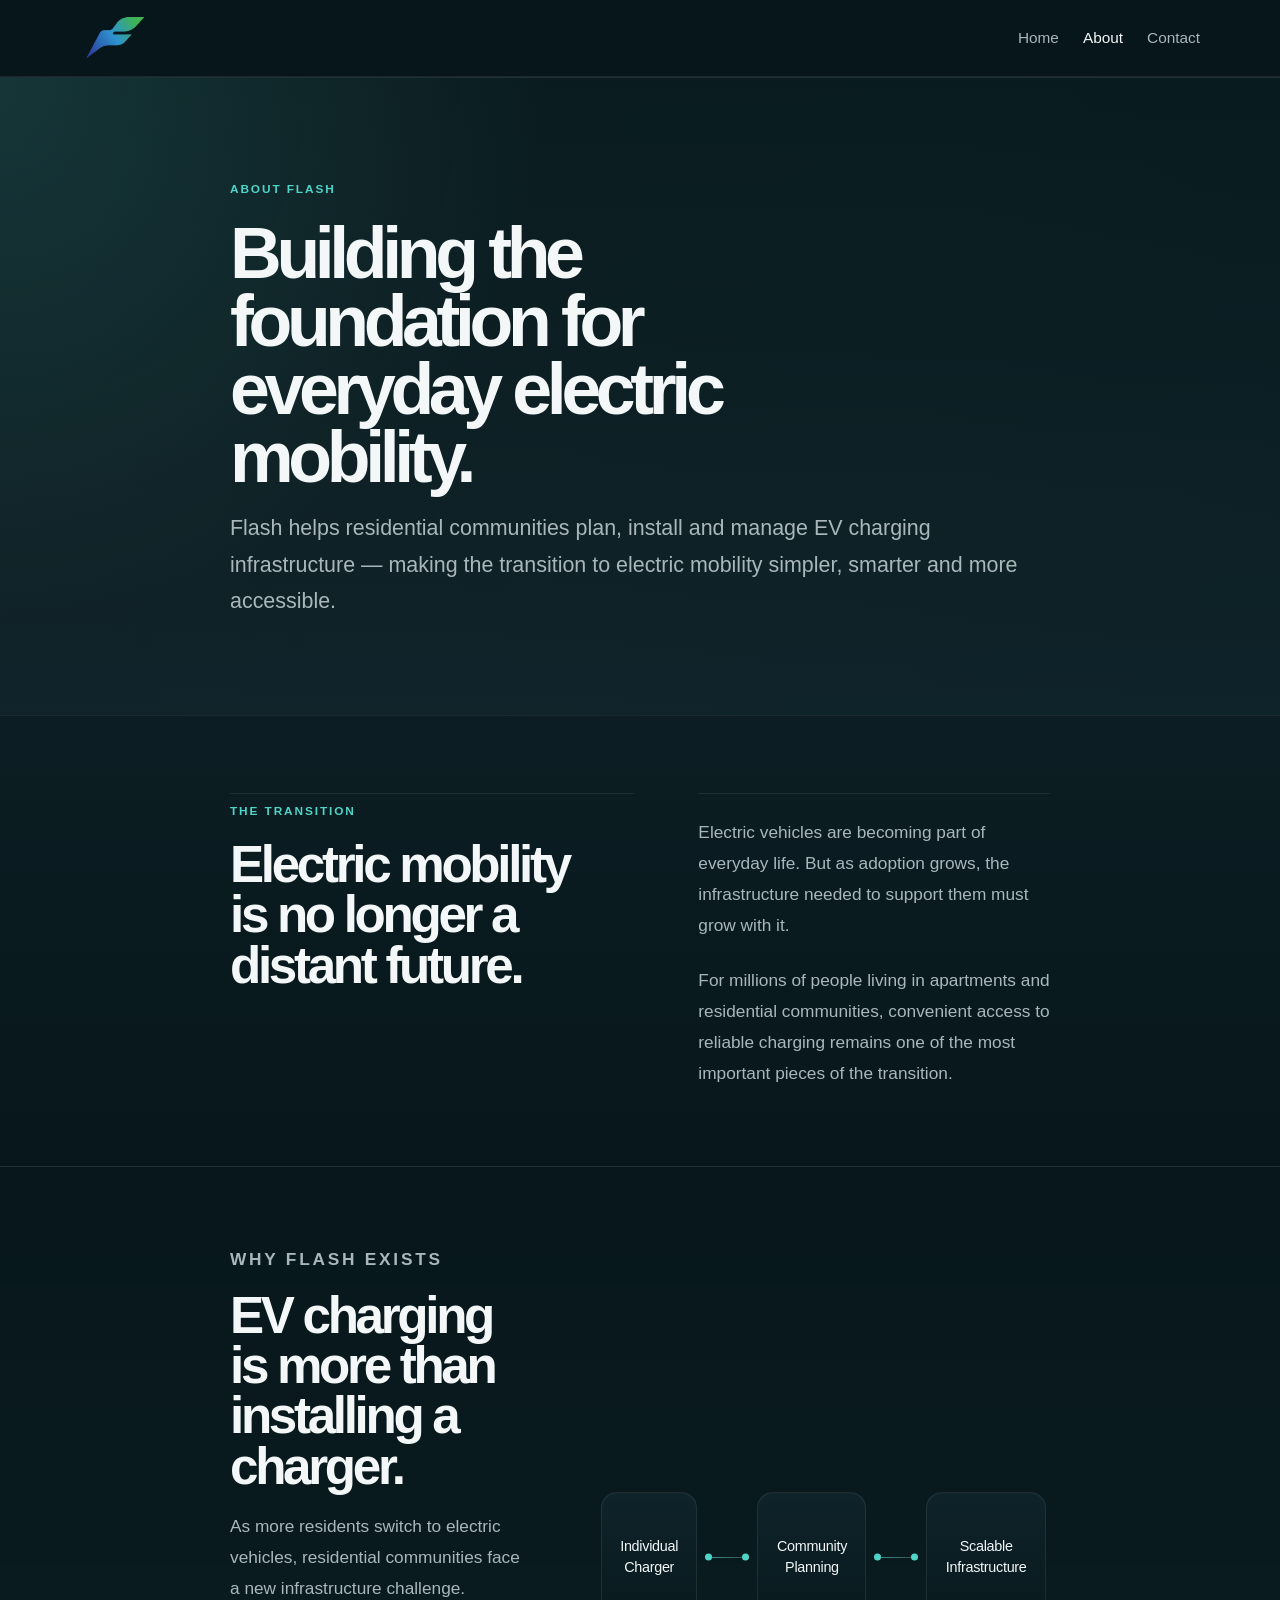
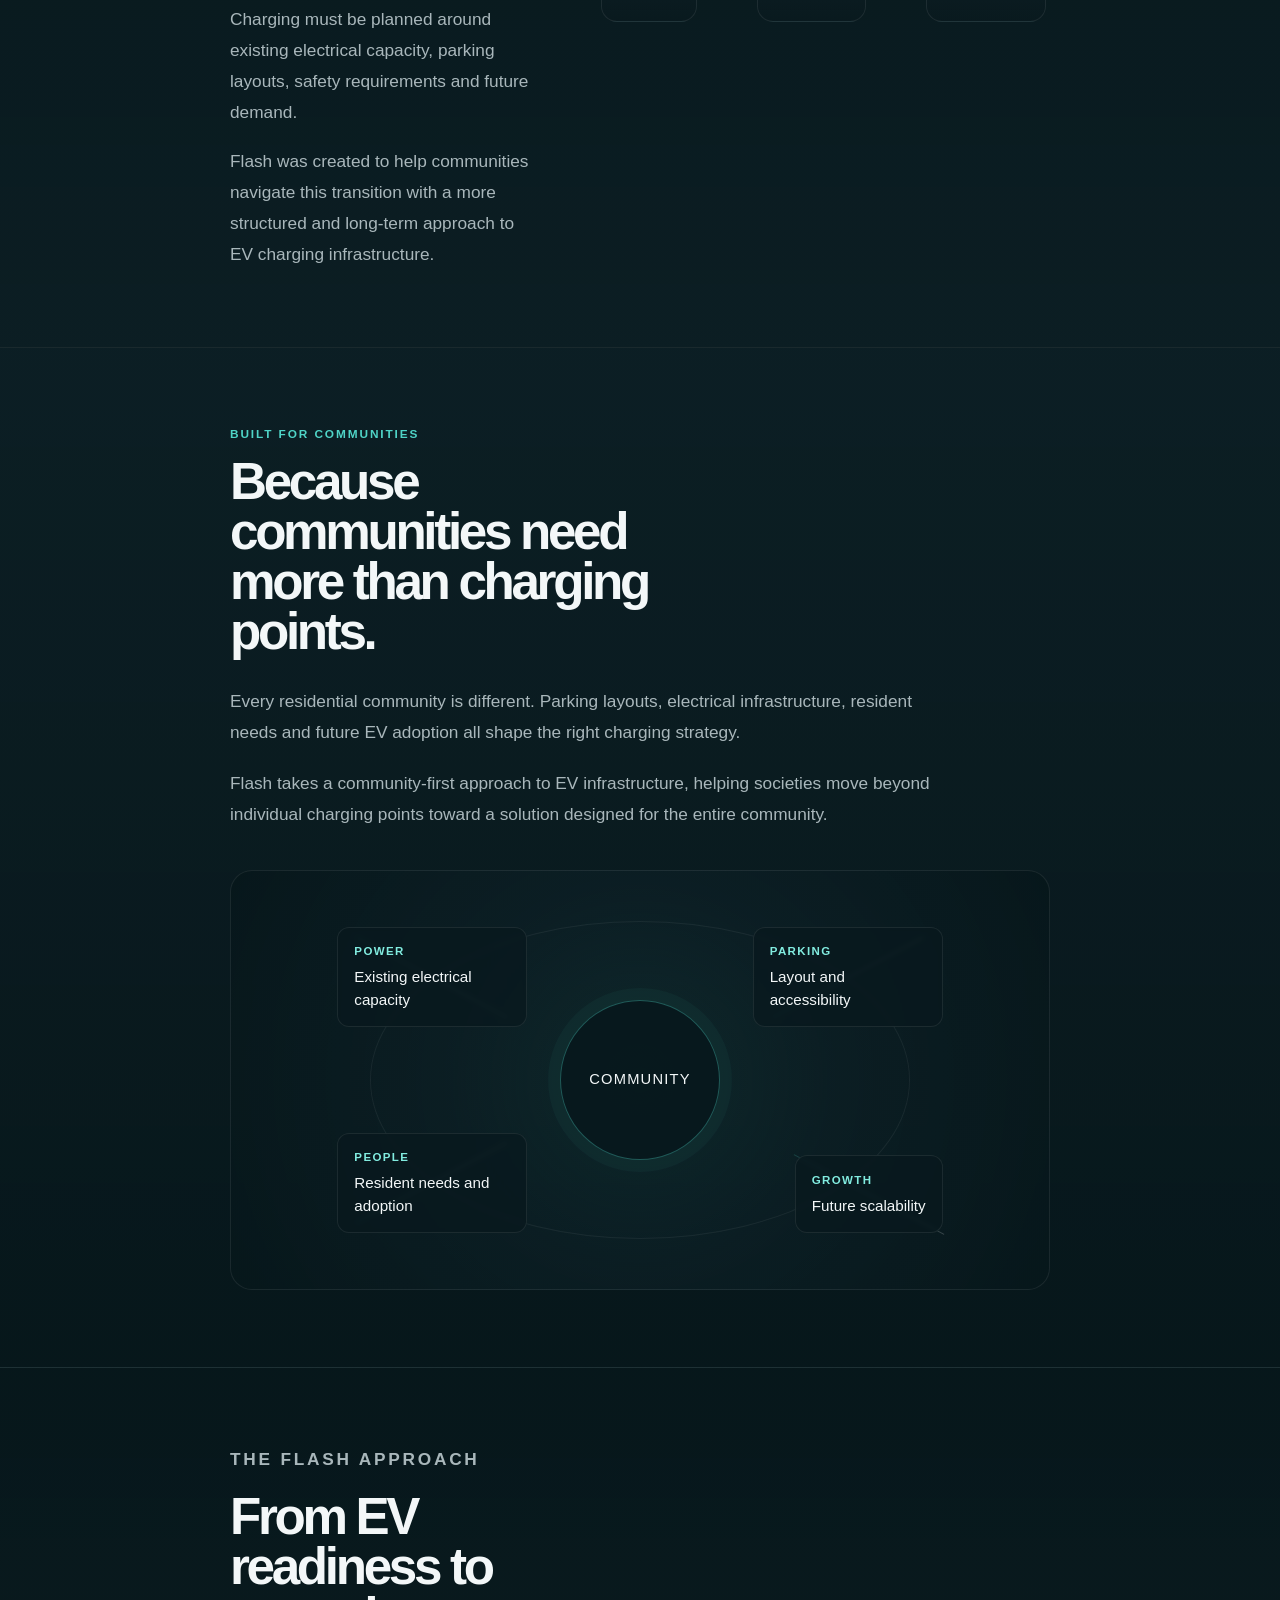
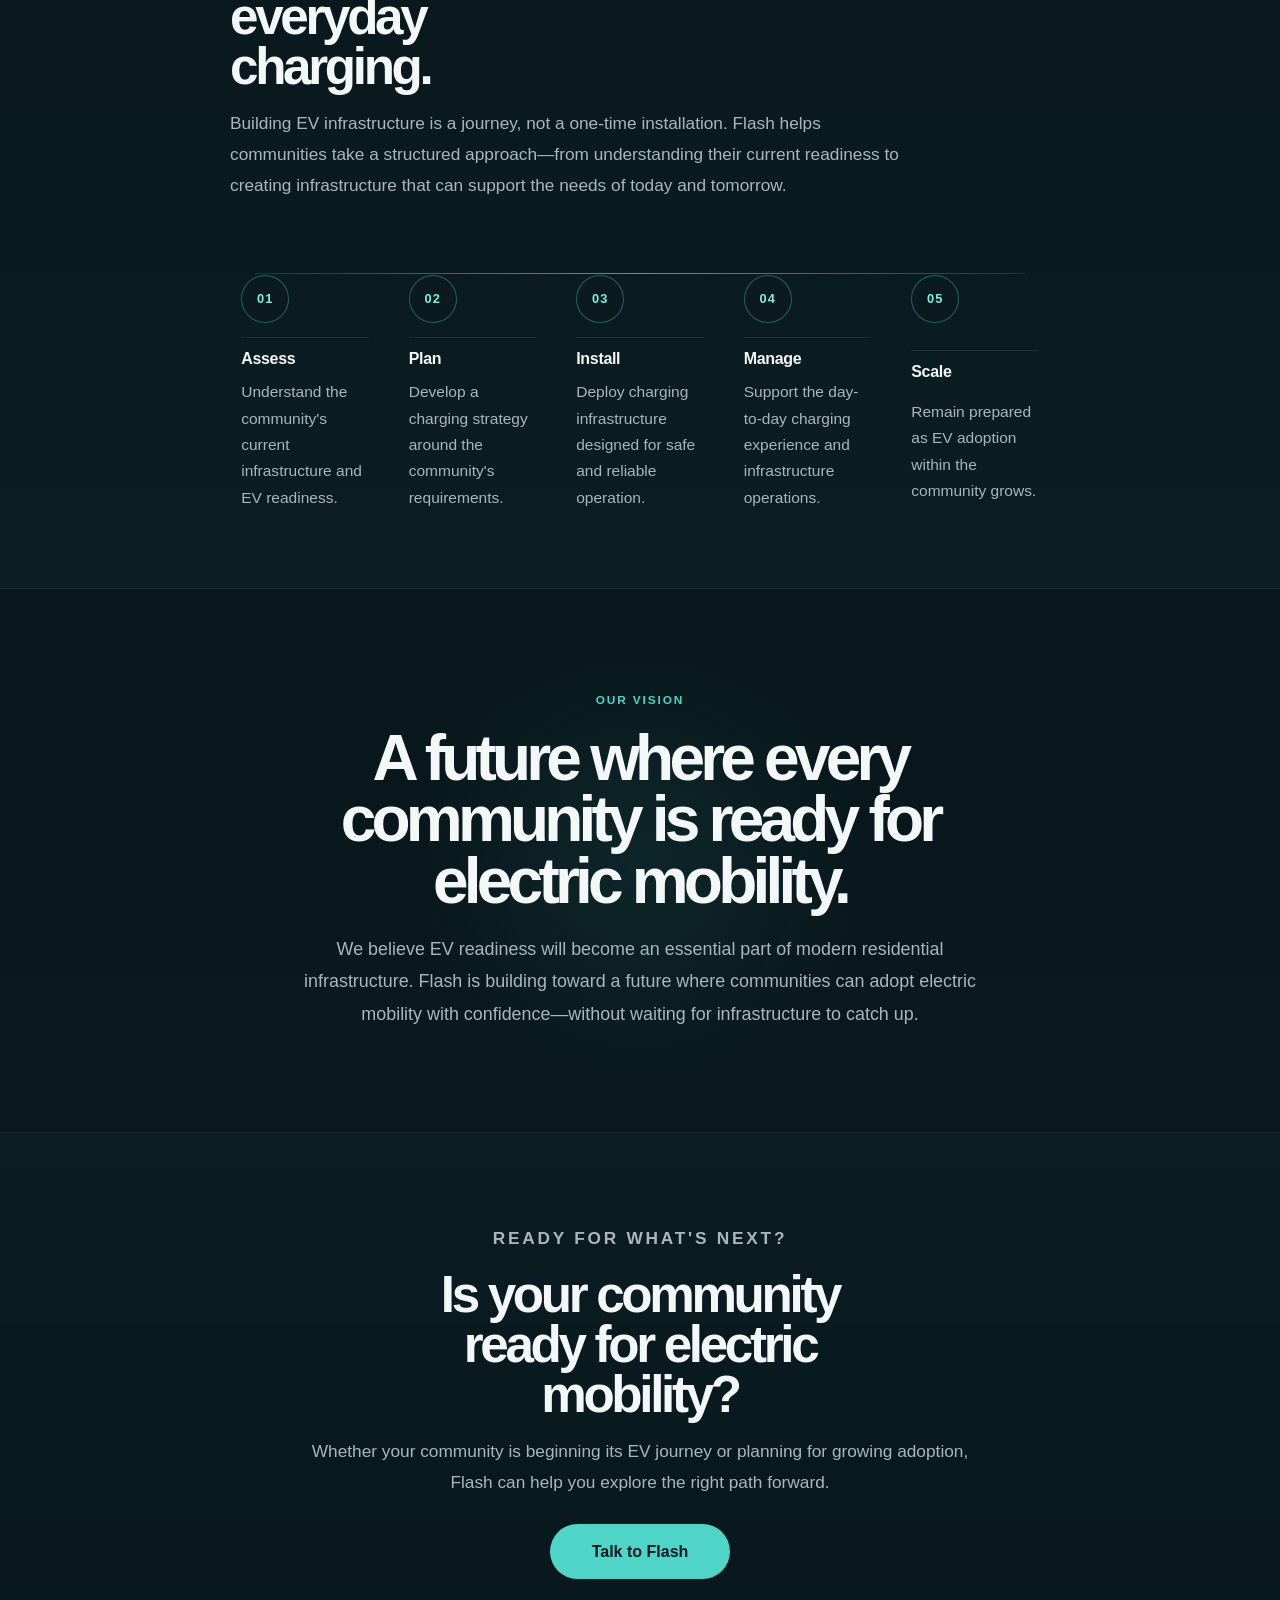
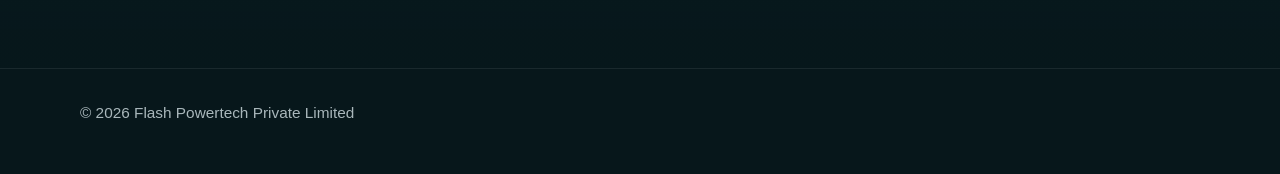
==== about.html @ 70027309 "Add dedicated About page and update homepage" ====
<!DOCTYPE html>
<html lang="en">
  <head>
    <meta charset="UTF-8" />
    <meta name="viewport" content="width=device-width, initial-scale=1.0" />
    <title>About | Flash Powertech</title>
    <meta
      name="description"
      content="Learn more about Flash Powertech and how we support residential communities with EV charging infrastructure."
    />
    <link rel="stylesheet" href="styles.css?v=20260909" />
  </head>
  <body>
    <header class="site-header">
      <div class="container header-inner">
        <a class="brand" href="index.html" aria-label="Flash home">
          <img src="images/flash_logo.png" alt="Flash Powertech" />
        </a>
        <nav class="site-nav" aria-label="Main navigation">
          <a href="index.html">Home</a>
          <a href="about.html" class="active" aria-current="page">About</a>
          <a href="index.html#contact">Contact</a>
        </nav>
      </div>
    </header>

    <main id="top">
      <section class="section about-hero" aria-labelledby="about-hero-title">
        <div class="container about-hero-inner">
          <p class="section-label">ABOUT FLASH</p>
          <h1 id="about-hero-title">Building the foundation for everyday electric mobility.</h1>
          <p class="about-hero-copy">
            Flash helps residential communities plan, install and manage EV charging
            infrastructure — making the transition to electric mobility simpler,
            smarter and more accessible.
          </p>
        </div>
      </section>

      <section class="section about-transition" aria-labelledby="about-transition-title">
        <div class="container about-transition-inner">
          <div class="about-transition-copy">
            <p class="section-label">THE TRANSITION</p>
            <h2 id="about-transition-title">Electric mobility is no longer a distant future.</h2>
          </div>

          <div class="about-transition-body">
            <p>
              Electric vehicles are becoming part of everyday life. But as adoption
              grows, the infrastructure needed to support them must grow with it.
            </p>
            <p>
              For millions of people living in apartments and residential communities,
              convenient access to reliable charging remains one of the most important
              pieces of the transition.
            </p>
          </div>
        </div>
      </section>

      <section class="section about-why" aria-labelledby="about-why-title">
        <div class="container about-why-inner">
          <div class="about-why-copy">
            <p class="section-label">WHY FLASH EXISTS</p>
            <h2 id="about-why-title">EV charging is more than installing a charger.</h2>
            <p>
              As more residents switch to electric vehicles, residential communities
              face a new infrastructure challenge. Charging must be planned around
              existing electrical capacity, parking layouts, safety requirements and
              future demand.
            </p>
            <p>
              Flash was created to help communities navigate this transition with a
              more structured and long-term approach to EV charging infrastructure.
            </p>
          </div>

          <div class="about-storyline" aria-label="Flash infrastructure progression">
            <div class="storyline-item">
              <span class="storyline-label">Individual Charger</span>
            </div>
            <div class="storyline-connector" aria-hidden="true"></div>
            <div class="storyline-item">
              <span class="storyline-label">Community Planning</span>
            </div>
            <div class="storyline-connector" aria-hidden="true"></div>
            <div class="storyline-item">
              <span class="storyline-label">Scalable Infrastructure</span>
            </div>
          </div>
        </div>
      </section>

      <section class="section about-community" aria-labelledby="about-community-title">
        <div class="container about-community-inner">
          <div class="about-community-head">
            <p class="section-label">BUILT FOR COMMUNITIES</p>
            <h2 id="about-community-title">Because communities need more than charging points.</h2>
          </div>

          <div class="about-community-copy">
            <p>
              Every residential community is different. Parking layouts, electrical
              infrastructure, resident needs and future EV adoption all shape the
              right charging strategy.
            </p>
            <p>
              Flash takes a community-first approach to EV infrastructure, helping
              societies move beyond individual charging points toward a solution
              designed for the entire community.
            </p>
          </div>

          <div class="community-ecosystem" aria-label="Community considerations for EV infrastructure">
            <div class="ecosystem-core">
              <span>Community</span>
            </div>

            <div class="ecosystem-rail ecosystem-top-left">
              <div class="ecosystem-item">
                <span class="ecosystem-kicker">Power</span>
                <span class="ecosystem-text">Existing electrical capacity</span>
              </div>
            </div>

            <div class="ecosystem-rail ecosystem-top-right">
              <div class="ecosystem-item">
                <span class="ecosystem-kicker">Parking</span>
                <span class="ecosystem-text">Layout and accessibility</span>
              </div>
            </div>

            <div class="ecosystem-rail ecosystem-bottom-left">
              <div class="ecosystem-item">
                <span class="ecosystem-kicker">People</span>
                <span class="ecosystem-text">Resident needs and adoption</span>
              </div>
            </div>

            <div class="ecosystem-rail ecosystem-bottom-right">
              <div class="ecosystem-item">
                <span class="ecosystem-kicker">Growth</span>
                <span class="ecosystem-text">Future scalability</span>
              </div>
            </div>
          </div>
        </div>
      </section>

      <section class="section about-journey" aria-labelledby="about-journey-title">
        <div class="container about-journey-inner">
          <div class="about-journey-head">
            <p class="section-label">THE FLASH APPROACH</p>
            <h2 id="about-journey-title">From EV readiness to everyday charging.</h2>
            <p>
              Building EV infrastructure is a journey, not a one-time installation.
              Flash helps communities take a structured approach—from understanding
              their current readiness to creating infrastructure that can support the
              needs of today and tomorrow.
            </p>
          </div>

          <div class="journey-timeline" aria-label="Five stage Flash infrastructure journey">
            <div class="journey-step is-active">
              <div class="step-index">01</div>
              <div class="step-content">
                <span class="step-name">Assess</span>
                <p>Understand the community's current infrastructure and EV readiness.</p>
              </div>
            </div>

            <div class="journey-step">
              <div class="step-index">02</div>
              <div class="step-content">
                <span class="step-name">Plan</span>
                <p>Develop a charging strategy around the community's requirements.</p>
              </div>
            </div>

            <div class="journey-step">
              <div class="step-index">03</div>
              <div class="step-content">
                <span class="step-name">Install</span>
                <p>Deploy charging infrastructure designed for safe and reliable operation.</p>
              </div>
            </div>

            <div class="journey-step">
              <div class="step-index">04</div>
              <div class="step-content">
                <span class="step-name">Manage</span>
                <p>Support the day-to-day charging experience and infrastructure operations.</p>
              </div>
            </div>

            <div class="journey-step">
              <div class="step-index">05</div>
              <div class="step-content">
                <span class="step-name">Scale</span>
                <p>Remain prepared as EV adoption within the community grows.</p>
              </div>
            </div>
          </div>
        </div>
      </section>

      <section class="section about-vision" aria-labelledby="about-vision-title">
        <div class="container about-vision-inner">
          <p class="section-label">OUR VISION</p>
          <h2 id="about-vision-title">A future where every community is ready for electric mobility.</h2>
          <p class="about-vision-copy">
            We believe EV readiness will become an essential part of modern residential
            infrastructure. Flash is building toward a future where communities can
            adopt electric mobility with confidence—without waiting for infrastructure
            to catch up.
          </p>
        </div>
      </section>

      <section class="section about-cta" aria-labelledby="about-cta-title">
        <div class="container about-cta-inner">
          <p class="section-label">READY FOR WHAT'S NEXT?</p>
          <h2 id="about-cta-title">Is your community ready for electric mobility?</h2>
          <p>
            Whether your community is beginning its EV journey or planning for growing
            adoption, Flash can help you explore the right path forward.
          </p>
          <a
            class="button primary"
            href="https://wa.me/916262663664?text=Hello%20Flash%2C%20I%20would%20like%20to%20know%20more%20about%20EV%20charging%20infrastructure%20for%20my%20community."
            target="_blank"
            rel="noopener noreferrer"
          >
            Talk to Flash
          </a>
        </div>
      </section>
    </main>

    <footer class="site-footer">
      <div class="container">
        <p>© 2026 Flash Powertech Private Limited</p>
      </div>
    </footer>

    <script src="script.js?v=20260909"></script>
  </body>
</html>
---- styles.css ----
:root {
  --bg: #07171b;
  --bg-elevated: #0d2128;
  --surface: #102a31;
  --text: #f3f7f8;
  --muted: #a9b7bb;
  --accent: #4fd4c7;
  --accent-strong: #82ece0;
  --border: rgba(255, 255, 255, 0.08);
  --max-width: 1120px;
  --radius: 18px;
}

* {
  box-sizing: border-box;
}

html {
  scroll-behavior: smooth;
}

body {
  margin: 0;
  font-family: "Segoe UI", Tahoma, Geneva, Verdana, sans-serif;
  background: var(--bg);
  color: var(--text);
  line-height: 1.6;
}

a {
  color: inherit;
  text-decoration: none;
}

img {
  max-width: 100%;
  display: block;
}

.container {
  width: min(var(--max-width), calc(100% - 2rem));
  margin: 0 auto;
}

.site-header {
  border-bottom: 1px solid var(--border);
  background: rgba(7, 23, 27, 0.9);
}

.header-inner {
  display: flex;
  align-items: center;
  justify-content: space-between;
  min-height: 76px;
}

.brand {
  display: inline-flex;
  align-items: center;
  justify-content: center;
  height: 72px;
  line-height: 0;
}

.brand img {
  display: block;
  height: 70px;
  width: auto;
  max-width: 220px;
  object-fit: contain;
}

.site-nav {
  display: flex;
  gap: 1.5rem;
}

.site-nav a {
  color: var(--muted);
  font-size: 0.96rem;
  transition: color 0.2s ease;
}

.site-nav a:hover,
.site-nav a:focus-visible,
.site-nav a.active,
.site-nav a[aria-current="page"] {
  color: var(--text);
}

.hero {
  padding: clamp(4rem, 7vw, 6rem) 0 4.5rem;
}

.hero-inner {
  max-width: 760px;
  padding-top: 0.5rem;
}

.eyebrow {
  margin: 0 0 1.25rem;
  color: var(--accent);
  font-size: 0.74rem;
  font-weight: 700;
  letter-spacing: 0.16em;
  text-transform: uppercase;
}

h1,
h2,
p {
  margin-top: 0;
}

h1 {
  margin-bottom: 1.3rem;
  max-width: 13.5ch;
  font-size: clamp(3rem, 4.2vw, 5rem);
  line-height: 0.96;
  letter-spacing: -0.065em;
  font-weight: 700;
}

.lede {
  max-width: 35rem;
  margin-bottom: 1.75rem;
  font-size: 1.12rem;
  color: var(--muted);
}

.button {
  display: inline-block;
  margin-top: 0;
  padding: 0.9rem 1.4rem;
  border-radius: 999px;
  font-weight: 700;
  transition: transform 0.2s ease, background 0.2s ease;
}

.button:hover,
.button:focus-visible {
  transform: translateY(-1px);
}

.button.primary {
  background: var(--accent);
  color: #051a1e;
}

.button.primary:hover,
.button.primary:focus-visible {
  background: var(--accent-strong);
}

.button.secondary {
  background: transparent;
  border: 1px solid var(--border);
  color: var(--text);
}

.section {
  padding: 4.5rem 0;
  border-top: 1px solid var(--border);
}

.section .container {
  max-width: 820px;
}

.intro-section {
  padding-top: 4.25rem;
  padding-bottom: 3.75rem;
}

.intro-inner {
  max-width: 860px;
}

.section-label {
  margin: 0 0 1rem;
  color: var(--accent);
  font-size: 0.74rem;
  font-weight: 700;
  letter-spacing: 0.16em;
  text-transform: uppercase;
}

h2 {
  margin-bottom: 1rem;
  font-size: clamp(2.1rem, 4vw, 3rem);
  line-height: 1.08;
  letter-spacing: -0.05em;
}

.intro-copy {
  display: grid;
  gap: 0.85rem;
  max-width: 62ch;
  margin-bottom: 2.2rem;
}

.intro-copy p {
  margin: 0;
  color: var(--muted);
  font-size: 1.04rem;
  line-height: 1.7;
}

.benefits-grid {
  display: grid;
  grid-template-columns: repeat(3, minmax(0, 1fr));
  gap: 0;
  border-top: 1px solid rgba(255, 255, 255, 0.08);
  align-items: start;
}

.benefit-item {
  padding: 1.15rem 1.2rem 0 0;
  border-right: 1px solid rgba(255, 255, 255, 0.06);
  min-height: 100%;
}

.benefit-item:last-child {
  border-right: none;
  padding-right: 0;
}

.benefit-item h3 {
  margin: 0 0 0.7rem;
  color: var(--text);
  font-size: 1.12rem;
  line-height: 1.4;
  letter-spacing: -0.02em;
}

.benefit-item p {
  margin: 0;
  color: var(--muted);
  font-size: 1rem;
  line-height: 1.65;
  max-width: 32ch;
}

.impact-section {
  position: relative;
  padding-top: 5rem;
  padding-bottom: 4rem;
  border-top: 1px solid var(--border);
  background: linear-gradient(180deg, rgba(7, 23, 27, 0.94) 0%, rgba(13, 32, 38, 0.9) 100%);
}

.impact-section::before {
  content: "";
  position: absolute;
  inset: 0;
  background: linear-gradient(180deg, rgba(79, 212, 199, 0.07), rgba(79, 212, 199, 0.015));
  pointer-events: none;
}

.impact-inner {
  position: relative;
  z-index: 1;
  max-width: 1120px;
}

.impact-label {
  margin-bottom: 0.9rem;
}

.impact-section h2 {
  margin-bottom: 0.8rem;
  max-width: 15ch;
}

.impact-intro {
  max-width: 46rem;
  margin: 0 0 2.25rem;
  color: var(--muted);
  font-size: 1.04rem;
  line-height: 1.7;
}

.impact-grid {
  display: grid;
  grid-template-columns: repeat(4, minmax(0, 1fr));
  gap: 0;
  border: 1px solid rgba(255, 255, 255, 0.08);
  border-radius: 18px;
  overflow: hidden;
  background: rgba(13, 28, 34, 0.78);
  box-shadow: inset 0 1px 0 rgba(255, 255, 255, 0.03);
  backdrop-filter: blur(4px);
}

.impact-item {
  position: relative;
  display: flex;
  flex-direction: column;
  align-items: flex-start;
  gap: 0.5rem;
  padding: 1.4rem 1.15rem 1.2rem;
  border-right: 1px solid rgba(255, 255, 255, 0.06);
  background: linear-gradient(180deg, rgba(255, 255, 255, 0.015), rgba(255, 255, 255, 0));
}

.impact-item:last-child {
  border-right: none;
}

.impact-icon {
  display: inline-flex;
  align-items: center;
  justify-content: center;
  width: 1.7rem;
  height: 1.7rem;
  border-radius: 50%;
  color: var(--accent-strong);
  background: rgba(79, 212, 199, 0.08);
  border: 1px solid rgba(130, 236, 224, 0.16);
}

.impact-icon svg {
  width: 0.88rem;
  height: 0.88rem;
  stroke: currentColor;
  fill: none;
  stroke-width: 1.8;
  stroke-linecap: round;
  stroke-linejoin: round;
}

.impact-metric {
  display: flex;
  align-items: end;
  gap: 0.2rem;
  margin: 0;
  color: var(--text);
  font-size: clamp(2.1rem, 2.6vw, 3rem);
  line-height: 0.95;
  letter-spacing: -0.065em;
  font-weight: 700;
  min-height: 2.8rem;
}

.impact-metric .impact-unit {
  display: inline-block;
  font-size: 0.82rem;
  letter-spacing: 0.02em;
  color: var(--accent-strong);
  margin-bottom: 0.45rem;
}

.impact-label {
  color: var(--muted);
  font-size: 0.95rem;
  line-height: 1.5;
  max-width: 16ch;
  margin: 0;
}

.impact-note {
  margin: 1.15rem 0 0;
  color: var(--muted);
  font-size: 0.9rem;
  line-height: 1.5;
}

.contact {
  padding-top: 3.4rem;
  padding-bottom: 3.6rem;
  border-top: 1px solid var(--border);
}

.contact .container {
  display: flex;
  flex-direction: column;
  align-items: flex-start;
  max-width: 760px;
}

.contact h2 {
  margin-bottom: 0.8rem;
  max-width: none;
  white-space: nowrap;
}

.contact p {
  max-width: 42rem;
  margin-bottom: 1.45rem;
}

.contact .button.secondary {
  background: var(--accent);
  border-color: var(--accent);
  color: #061b1f;
  padding: 0.95rem 1.5rem;
}

.contact .button.secondary:hover,
.contact .button.secondary:focus-visible {
  background: var(--accent-strong);
  border-color: var(--accent-strong);
}

.about-hero {
  position: relative;
  padding-top: clamp(4.5rem, 8vw, 7rem);
  padding-bottom: clamp(4rem, 8vw, 6rem);
  overflow: hidden;
  border-top: 1px solid var(--border);
  background:
    radial-gradient(circle at top left, rgba(79, 212, 199, 0.14), transparent 38%),
    linear-gradient(180deg, rgba(7, 23, 27, 0.96) 0%, rgba(13, 32, 38, 0.94) 100%);
}

.about-hero::before {
  content: "";
  position: absolute;
  inset: 0;
  background: linear-gradient(90deg, rgba(255, 255, 255, 0.02), rgba(79, 212, 199, 0.025));
  pointer-events: none;
}

.about-hero-inner {
  position: relative;
  z-index: 1;
  max-width: 1040px;
}

.about-hero .section-label {
  margin-bottom: 1.2rem;
}

.about-hero h1 {
  max-width: 12.5ch;
  margin-bottom: 1.2rem;
  font-size: clamp(3rem, 5.6vw, 6rem);
  line-height: 0.95;
  letter-spacing: -0.075em;
  font-weight: 700;
}

.about-hero-copy {
  max-width: 50rem;
  margin: 0;
  color: var(--muted);
  font-size: clamp(1.08rem, 1.8vw, 1.34rem);
  line-height: 1.7;
}

.about-transition {
  position: relative;
  padding-top: clamp(4rem, 6vw, 5.75rem);
  padding-bottom: clamp(4rem, 6vw, 5.75rem);
  border-top: 1px solid var(--border);
  background: linear-gradient(180deg, rgba(13, 32, 38, 0.74), rgba(7, 23, 27, 0.9));
}

.about-transition-inner {
  display: grid;
  grid-template-columns: 1.15fr 1fr;
  gap: clamp(2rem, 5vw, 5rem);
  align-items: start;
  max-width: 1040px;
}

.about-transition-copy {
  padding-top: 0.5rem;
  border-top: 1px solid rgba(255, 255, 255, 0.08);
}

.about-transition-copy .section-label {
  margin-bottom: 1.2rem;
}

.about-transition-copy h2 {
  margin: 0;
  max-width: 12.5ch;
  font-size: clamp(2.5rem, 4vw, 4.2rem);
  line-height: 0.98;
  letter-spacing: -0.065em;
}

.about-transition-body {
  display: grid;
  gap: 1.5rem;
  padding-top: 1.4rem;
  border-top: 1px solid rgba(255, 255, 255, 0.08);
}

.about-transition-body p {
  margin: 0;
  max-width: 36rem;
  color: var(--muted);
  font-size: 1.08rem;
  line-height: 1.8;
}

.about-why {
  position: relative;
  padding-top: clamp(4rem, 6vw, 5.75rem);
  padding-bottom: clamp(4rem, 6vw, 5.75rem);
  border-top: 1px solid var(--border);
  background: linear-gradient(180deg, rgba(7, 23, 27, 0.96), rgba(13, 32, 38, 0.74));
}

.about-why-inner {
  display: grid;
  grid-template-columns: 1.15fr 1fr;
  gap: clamp(2rem, 5vw, 4rem);
  align-items: center;
  max-width: 1040px;
}

.about-why-copy {
  max-width: 42rem;
}

.about-why-copy .section-label {
  margin-bottom: 1rem;
}

.about-why-copy h2 {
  margin-bottom: 1.2rem;
  max-width: 14ch;
  font-size: clamp(2.5rem, 4vw, 4rem);
  line-height: 0.98;
  letter-spacing: -0.065em;
}

.about-why-copy p {
  margin: 0 0 1.1rem;
  color: var(--muted);
  font-size: 1.08rem;
  line-height: 1.8;
  max-width: 38rem;
}

.about-why-copy p:last-child {
  margin-bottom: 0;
}

.about-storyline {
  display: flex;
  align-items: center;
  justify-content: center;
  gap: 0.5rem;
  padding: 1.2rem 0.25rem;
}

.storyline-item {
  position: relative;
  display: flex;
  align-items: center;
  justify-content: center;
  min-height: 130px;
  padding: 1rem 1.15rem;
  border: 1px solid rgba(255, 255, 255, 0.08);
  border-radius: 16px;
  background: linear-gradient(180deg, rgba(17, 40, 47, 0.7), rgba(10, 25, 30, 0.5));
  color: var(--text);
  text-align: center;
  box-shadow: inset 0 1px 0 rgba(255, 255, 255, 0.02);
  flex: 1;
}

.storyline-label {
  font-size: 0.9rem;
  line-height: 1.5;
  letter-spacing: -0.02em;
  color: var(--text);
}

.storyline-connector {
  position: relative;
  width: 44px;
  height: 1px;
  background: linear-gradient(90deg, rgba(79, 212, 199, 0.7), rgba(255, 255, 255, 0.18));
  flex-shrink: 0;
}

.storyline-connector::before,
.storyline-connector::after {
  content: "";
  position: absolute;
  top: 50%;
  width: 7px;
  height: 7px;
  border-radius: 50%;
  background: var(--accent);
  transform: translateY(-50%);
}

.storyline-connector::before {
  left: 0;
}

.storyline-connector::after {
  right: 0;
}

.about-community {
  position: relative;
  padding-top: clamp(4rem, 6vw, 5.75rem);
  padding-bottom: clamp(4rem, 6vw, 5.75rem);
  border-top: 1px solid var(--border);
  background: linear-gradient(180deg, rgba(13, 32, 38, 0.82), rgba(7, 23, 27, 0.96));
}

.about-community-inner {
  max-width: 1040px;
}

.about-community-head {
  display: grid;
  gap: 0.8rem;
  margin-bottom: 1.8rem;
}

.about-community-head .section-label {
  margin: 0;
}

.about-community-head h2 {
  max-width: 16ch;
  margin: 0;
  font-size: clamp(2.5rem, 4vw, 4rem);
  line-height: 0.98;
  letter-spacing: -0.065em;
}

.about-community-copy {
  display: grid;
  gap: 1.2rem;
  max-width: 44rem;
  margin-bottom: 2.5rem;
}

.about-community-copy p {
  margin: 0;
  color: var(--muted);
  font-size: 1.08rem;
  line-height: 1.8;
}

.community-ecosystem {
  position: relative;
  display: grid;
  place-items: center;
  min-height: 420px;
  border: 1px solid rgba(255, 255, 255, 0.08);
  border-radius: 22px;
  background: radial-gradient(circle at center, rgba(79, 212, 199, 0.08), rgba(13, 32, 38, 0.7) 42%, rgba(7, 23, 27, 0.92));
  overflow: hidden;
}

.community-ecosystem::before {
  content: "";
  position: absolute;
  inset: 12% 17%;
  border: 1px solid rgba(255, 255, 255, 0.06);
  border-radius: 50%;
}

.ecosystem-core {
  position: relative;
  z-index: 2;
  display: grid;
  place-items: center;
  width: 160px;
  height: 160px;
  border-radius: 50%;
  border: 1px solid rgba(79, 212, 199, 0.35);
  background: rgba(7, 23, 27, 0.82);
  color: var(--text);
  font-size: 0.92rem;
  letter-spacing: 0.08em;
  text-transform: uppercase;
  box-shadow: 0 0 0 12px rgba(79, 212, 199, 0.04);
}

.ecosystem-rail {
  position: absolute;
  inset: auto;
  z-index: 1;
  display: flex;
  justify-content: center;
  align-items: center;
}

.ecosystem-rail::before {
  content: "";
  position: absolute;
  width: 140px;
  height: 1px;
  background: linear-gradient(90deg, rgba(79, 212, 199, 0.2), rgba(255, 255, 255, 0.2));
}

.ecosystem-item {
  position: relative;
  display: grid;
  gap: 0.35rem;
  max-width: 190px;
  padding: 0.9rem 1rem;
  border: 1px solid rgba(255, 255, 255, 0.08);
  border-radius: 12px;
  background: rgba(9, 25, 30, 0.75);
  backdrop-filter: blur(2px);
}

.ecosystem-kicker {
  color: var(--accent-strong);
  font-size: 0.72rem;
  letter-spacing: 0.12em;
  text-transform: uppercase;
  font-weight: 700;
}

.ecosystem-text {
  color: var(--text);
  font-size: 0.95rem;
  line-height: 1.5;
}

.ecosystem-top-left {
  top: 56px;
  left: 13%;
}

.ecosystem-top-left::before {
  transform: rotate(28deg);
  width: 170px;
}

.ecosystem-top-right {
  top: 56px;
  right: 13%;
}

.ecosystem-top-right::before {
  transform: rotate(-28deg);
  width: 170px;
}

.ecosystem-bottom-left {
  bottom: 56px;
  left: 13%;
}

.ecosystem-bottom-left::before {
  transform: rotate(-28deg);
  width: 170px;
}

.ecosystem-bottom-right {
  bottom: 56px;
  right: 13%;
}

.ecosystem-bottom-right::before {
  transform: rotate(28deg);
  width: 170px;
}

.about-journey {
  position: relative;
  padding-top: clamp(4rem, 6vw, 5.75rem);
  padding-bottom: clamp(4rem, 6vw, 5.75rem);
  border-top: 1px solid var(--border);
  background: linear-gradient(180deg, rgba(7, 23, 27, 0.96), rgba(13, 32, 38, 0.8));
}

.about-journey-inner {
  max-width: 1040px;
}

.about-journey-head {
  display: grid;
  gap: 1rem;
  max-width: 50rem;
  margin-bottom: 2.4rem;
}

.about-journey-head .section-label {
  margin: 0;
}

.about-journey-head h2 {
  margin: 0;
  max-width: 14ch;
  font-size: clamp(2.5rem, 4vw, 4rem);
  line-height: 0.98;
  letter-spacing: -0.065em;
}

.about-journey-head p {
  margin: 0;
  max-width: 42rem;
  color: var(--muted);
  font-size: 1.08rem;
  line-height: 1.8;
}

.journey-timeline {
  position: relative;
  display: grid;
  grid-template-columns: repeat(5, minmax(0, 1fr));
  gap: 1.1rem;
  padding-top: 1.2rem;
}

.journey-timeline::before {
  content: "";
  position: absolute;
  left: 3%;
  right: 3%;
  top: 2.05rem;
  height: 1px;
  background: linear-gradient(90deg, rgba(79, 212, 199, 0.15), rgba(79, 212, 199, 0.75), rgba(79, 212, 199, 0.15));
}

.journey-step {
  position: relative;
  z-index: 1;
  display: grid;
  gap: 0.85rem;
  min-height: 240px;
  padding: 1rem 0.7rem 0;
}

.step-index {
  display: inline-flex;
  align-items: center;
  justify-content: center;
  width: 48px;
  height: 48px;
  border: 1px solid rgba(79, 212, 199, 0.38);
  border-radius: 50%;
  background: rgba(11, 27, 32, 0.9);
  color: var(--accent-strong);
  font-size: 0.8rem;
  font-weight: 700;
  letter-spacing: 0.08em;
}

.step-content {
  display: grid;
  gap: 0.5rem;
  padding-top: 0.5rem;
  border-top: 1px solid rgba(255, 255, 255, 0.08);
}

.step-name {
  color: var(--text);
  font-size: 1rem;
  font-weight: 700;
  letter-spacing: -0.02em;
}

.step-content p {
  margin: 0;
  color: var(--muted);
  font-size: 0.97rem;
  line-height: 1.7;
}

.about-vision {
  position: relative;
  padding-top: clamp(5rem, 8vw, 7rem);
  padding-bottom: clamp(5rem, 8vw, 7rem);
  border-top: 1px solid var(--border);
  background: radial-gradient(circle at center, rgba(79, 212, 199, 0.08), transparent 32%), linear-gradient(180deg, rgba(7, 23, 27, 0.9), rgba(10, 25, 30, 0.98));
}

.about-vision-inner {
  display: grid;
  justify-items: center;
  text-align: center;
  max-width: 1040px;
}

.about-vision .section-label {
  margin: 0 0 1.1rem;
}

.about-vision h2 {
  max-width: 17ch;
  margin: 0 0 1.3rem;
  font-size: clamp(2.8rem, 5vw, 5.2rem);
  line-height: 0.96;
  letter-spacing: -0.075em;
}

.about-vision-copy {
  max-width: 42rem;
  margin: 0;
  color: var(--muted);
  font-size: 1.12rem;
  line-height: 1.8;
}

.about-cta {
  position: relative;
  padding-top: clamp(4.5rem, 7vw, 6.5rem);
  padding-bottom: clamp(4.5rem, 7vw, 6.5rem);
  border-top: 1px solid var(--border);
  background: linear-gradient(180deg, rgba(13, 32, 38, 0.72), rgba(7, 23, 27, 0.96));
}

.about-cta-inner {
  display: grid;
  justify-items: center;
  text-align: center;
  max-width: 820px;
}

.about-cta .section-label {
  margin: 0 0 1rem;
}

.about-cta h2 {
  max-width: 16ch;
  margin: 0 0 1rem;
  font-size: clamp(2.6rem, 4vw, 4.2rem);
  line-height: 0.98;
  letter-spacing: -0.065em;
}

.about-cta p {
  max-width: 42rem;
  margin: 0 0 1.6rem;
  color: var(--muted);
  font-size: 1.08rem;
  line-height: 1.8;
}

.about-cta .button.primary {
  min-width: 180px;
}

.site-footer {
  padding: 2rem 0 3rem;
  border-top: 1px solid var(--border);
}

.site-footer p {
  margin: 0;
  color: var(--muted);
  font-size: 0.96rem;
}

@media (max-width: 640px) {
  .header-inner {
    flex-wrap: wrap;
    justify-content: center;
    gap: 0.75rem;
    padding: 1rem 0;
  }

  .brand {
    height: 58px;
  }

  .brand img {
    height: 54px;
    max-width: 180px;
  }

  .site-nav {
    gap: 1rem;
  }

  .hero {
    padding: 3.2rem 0 3.5rem;
  }

  .hero-inner {
    padding-top: 0.25rem;
  }

  .eyebrow {
    margin-bottom: 1rem;
  }

  h1 {
    max-width: 10.5ch;
    margin-bottom: 1rem;
  }

  .lede {
    margin-bottom: 1.5rem;
  }

  .button {
    width: 100%;
    text-align: center;
  }

  .about-hero {
    padding-top: 3.4rem;
    padding-bottom: 3.25rem;
  }

  .about-hero h1 {
    max-width: 11.5ch;
    margin-bottom: 0.95rem;
    font-size: clamp(2.5rem, 10vw, 4.15rem);
    line-height: 1;
  }

  .about-hero-copy {
    font-size: 1.02rem;
  }

  .about-transition {
    padding-top: 3.25rem;
    padding-bottom: 3.25rem;
  }

  .about-transition-inner {
    grid-template-columns: 1fr;
    gap: 1.5rem;
  }

  .about-transition-copy h2 {
    max-width: none;
    font-size: clamp(2.2rem, 8vw, 3rem);
  }

  .about-transition-body {
    padding-top: 0;
    gap: 1.1rem;
  }

  .about-transition-body p {
    font-size: 1rem;
  }

  .about-why {
    padding-top: 3.25rem;
    padding-bottom: 3.25rem;
  }

  .about-why-inner {
    grid-template-columns: 1fr;
    gap: 1.5rem;
  }

  .about-why-copy h2 {
    max-width: none;
    font-size: clamp(2.2rem, 8vw, 3rem);
  }

  .about-why-copy p {
    font-size: 1rem;
  }

  .about-storyline {
    flex-direction: column;
    gap: 0.9rem;
    padding: 0;
  }

  .storyline-item {
    width: 100%;
    min-height: 92px;
  }

  .storyline-connector {
    width: 1px;
    height: 28px;
    background: linear-gradient(180deg, rgba(79, 212, 199, 0.8), rgba(255, 255, 255, 0.18));
  }

  .storyline-connector::before,
  .storyline-connector::after {
    left: 50%;
    transform: translate(-50%, -50%);
  }

  .storyline-connector::before {
    top: 0;
  }

  .storyline-connector::after {
    top: auto;
    bottom: 0;
  }

  .about-community {
    padding-top: 3.25rem;
    padding-bottom: 3.25rem;
  }

  .about-community-head h2 {
    max-width: none;
    font-size: clamp(2.2rem, 8vw, 3rem);
  }

  .about-community-copy {
    margin-bottom: 1.8rem;
  }

  .about-community-copy p {
    font-size: 1rem;
  }

  .community-ecosystem {
    min-height: 520px;
    display: flex;
    flex-direction: column;
    gap: 0.9rem;
    padding: 1.2rem;
  }

  .community-ecosystem::before {
    inset: 15% 18%;
  }

  .ecosystem-core {
    position: static;
    width: 140px;
    height: 140px;
    margin: 0 auto;
  }

  .ecosystem-rail {
    position: static;
    width: 100%;
    display: flex;
    justify-content: center;
  }

  .ecosystem-rail::before {
    display: none;
  }

  .ecosystem-item {
    max-width: 100%;
    width: 100%;
  }

  .about-journey {
    padding-top: 3.25rem;
    padding-bottom: 3.25rem;
  }

  .about-journey-head {
    margin-bottom: 1.8rem;
  }

  .about-journey-head h2 {
    max-width: none;
    font-size: clamp(2.2rem, 8vw, 3rem);
  }

  .about-journey-head p {
    font-size: 1rem;
  }

  .journey-timeline {
    grid-template-columns: 1fr;
    gap: 1rem;
    padding-top: 0;
  }

  .journey-timeline::before {
    display: none;
  }

  .journey-step {
    min-height: auto;
    padding: 0;
  }

  .step-content {
    padding-top: 0.8rem;
  }

  .about-vision {
    padding-top: 4rem;
    padding-bottom: 4rem;
  }

  .about-vision h2 {
    max-width: none;
    font-size: clamp(2.3rem, 9vw, 3.6rem);
  }

  .about-vision-copy {
    font-size: 1rem;
  }

  .about-cta {
    padding-top: 3.75rem;
    padding-bottom: 3.75rem;
  }

  .about-cta h2 {
    max-width: none;
    font-size: clamp(2.1rem, 8vw, 3.2rem);
  }

  .about-cta p {
    font-size: 1rem;
  }

  .about-cta .button.primary {
    width: 100%;
    text-align: center;
  }

  .intro-section {
    padding-top: 3.25rem;
    padding-bottom: 3rem;
  }

  .intro-copy {
    margin-bottom: 1.75rem;
  }

  .benefits-grid {
    grid-template-columns: 1fr;
    gap: 0;
    border-top: 1px solid var(--border);
  }

  .benefit-item {
    padding: 1.2rem 0 0;
    border-right: none;
    border-top: 1px solid var(--border);
  }

  .benefit-item:first-child {
    border-top: none;
  }

  .benefit-item:last-child {
    padding-right: 0;
  }

  .impact-section {
    padding-top: 3.25rem;
    padding-bottom: 3rem;
  }

  .impact-section h2 {
    max-width: none;
  }

  .impact-grid {
    grid-template-columns: repeat(2, minmax(0, 1fr));
  }

  .impact-item {
    padding: 1.25rem 1rem 1.15rem;
    border-right: 1px solid rgba(255, 255, 255, 0.06);
    border-bottom: 1px solid rgba(255, 255, 255, 0.06);
  }

  .impact-item:nth-child(2n) {
    border-right: none;
  }

  .impact-item:nth-last-child(-n + 2) {
    border-bottom: none;
  }

  .impact-metric {
    min-height: 2.5rem;
  }

  .contact {
    padding-top: 3.1rem;
    padding-bottom: 3.1rem;
  }

  .contact h2 {
    max-width: none;
    white-space: normal;
  }

  .contact p {
    margin-bottom: 1.35rem;
  }

  .section {
    padding: 3.5rem 0;
  }
}

@media (max-width: 480px) {
  .header-inner {
    gap: 0.5rem;
  }

  .brand {
    height: 52px;
  }

  .brand img {
    height: 48px;
    max-width: 160px;
  }

  .site-nav {
    gap: 0.75rem;
  }

  .site-nav a {
    font-size: 0.88rem;
  }

  .hero {
    padding: 2.8rem 0 3rem;
  }

  h1 {
    max-width: none;
    font-size: clamp(2.35rem, 10vw, 3rem);
    line-height: 1.02;
  }

  .lede {
    font-size: 1rem;
  }

  .benefit-item h3 {
    font-size: 1.06rem;
  }

  .benefit-item p {
    max-width: none;
  }

  .impact-section h2 {
    font-size: clamp(2rem, 8vw, 2.4rem);
  }

  .impact-intro {
    font-size: 1rem;
  }

  .contact h2 {
    font-size: clamp(1.9rem, 7vw, 2.2rem);
  }

  .site-footer {
    padding-top: 1.5rem;
  }
}
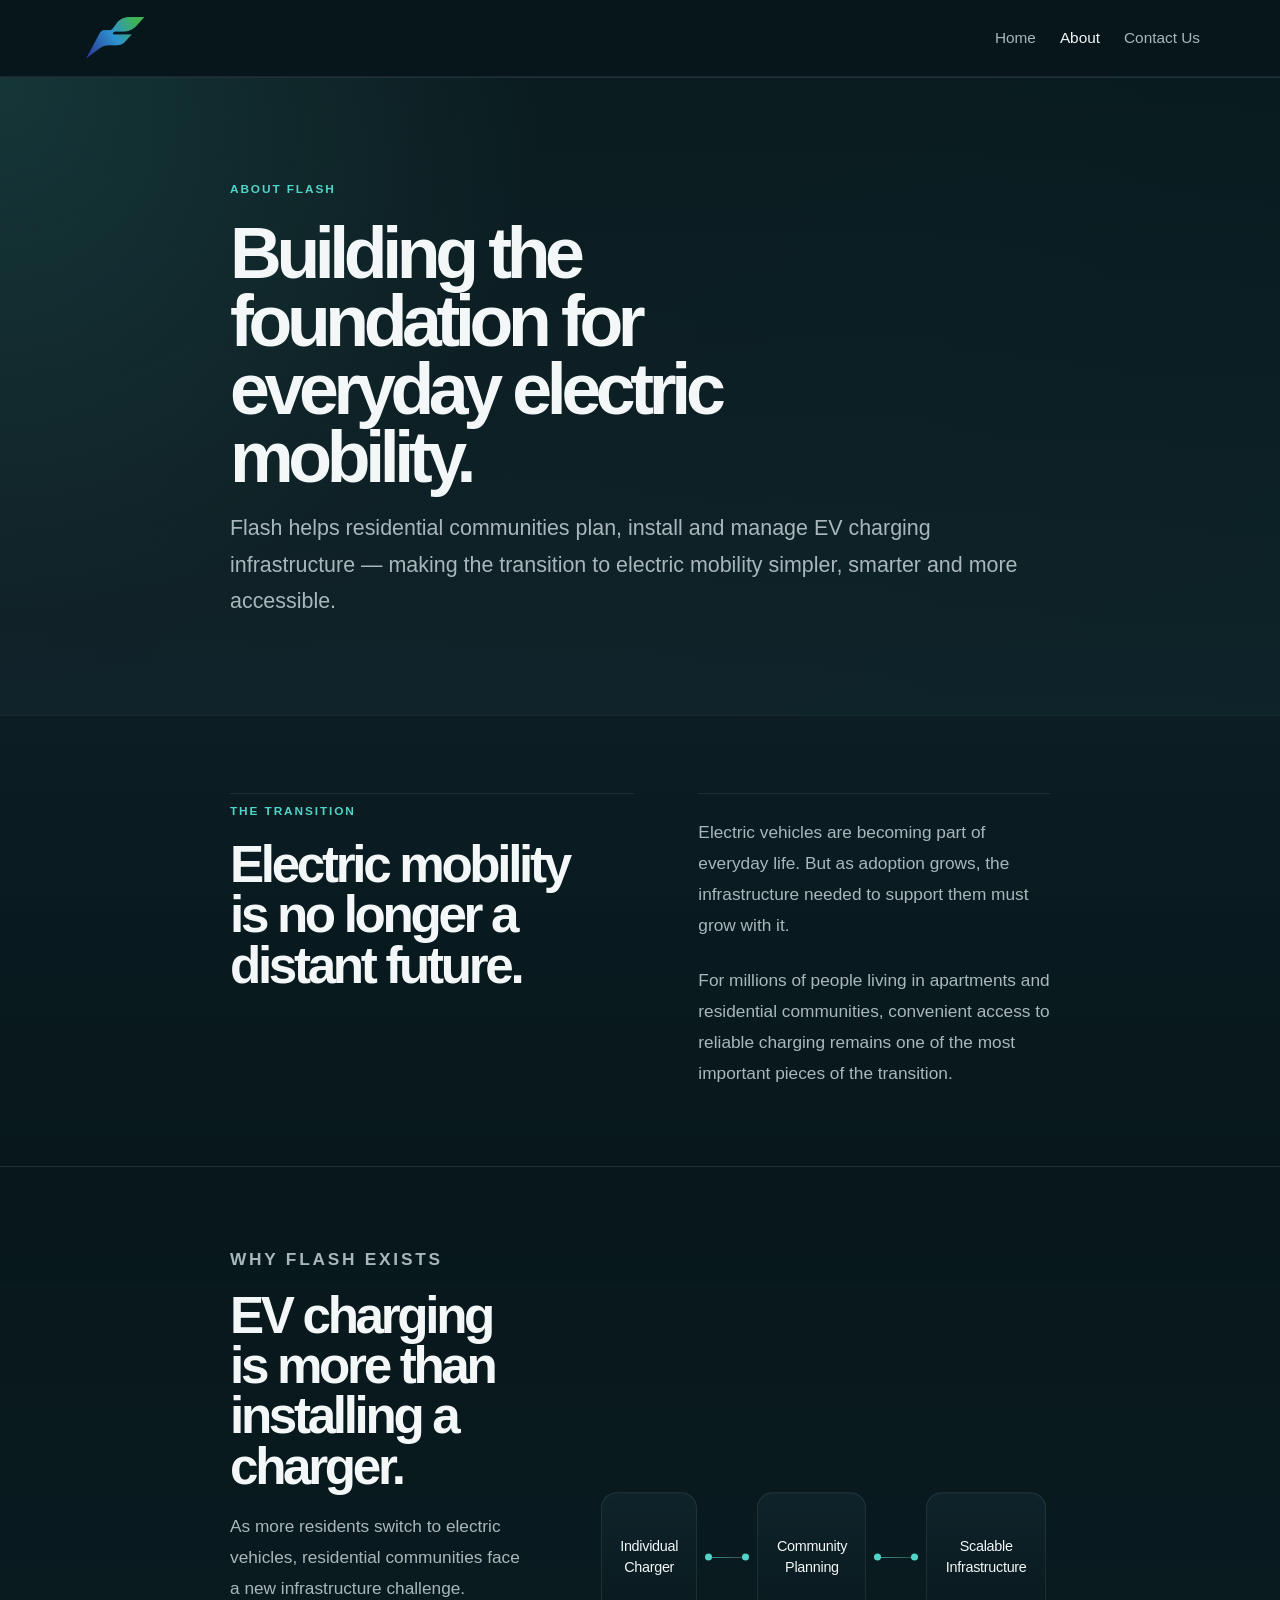
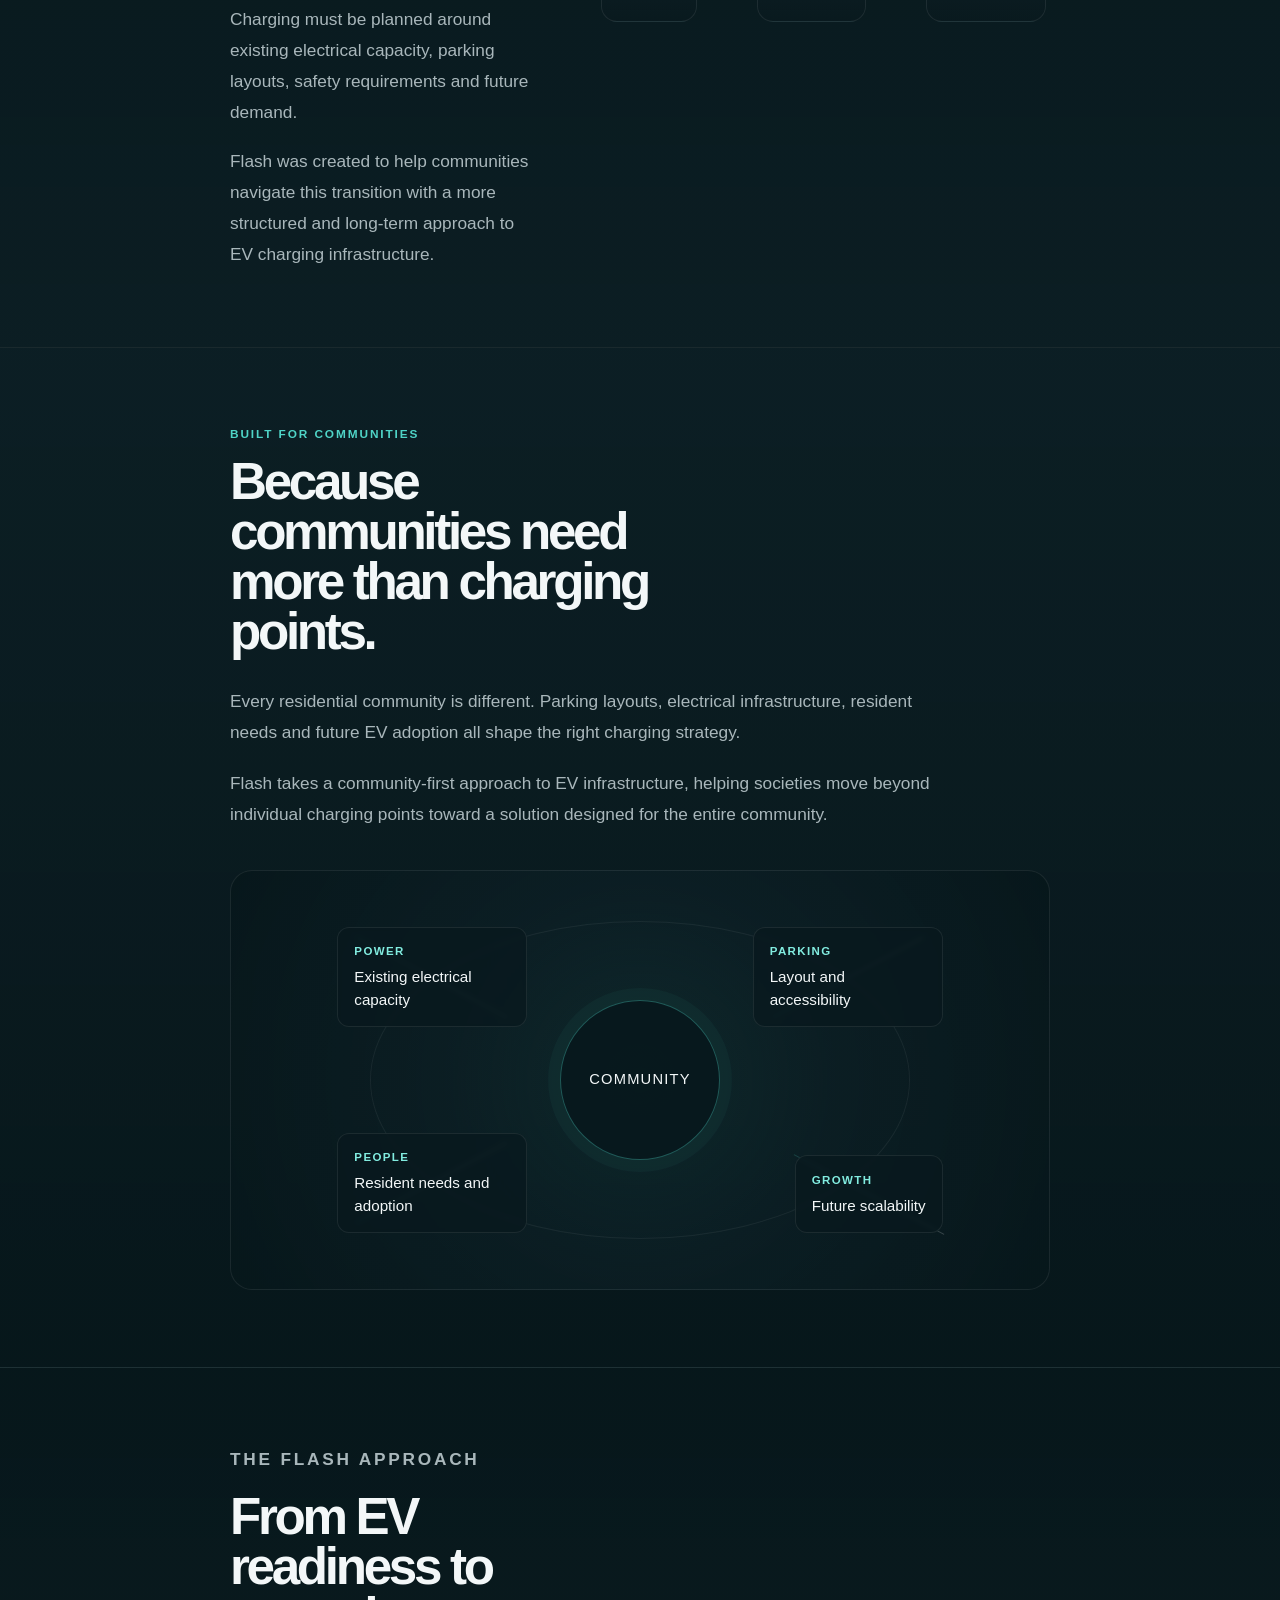
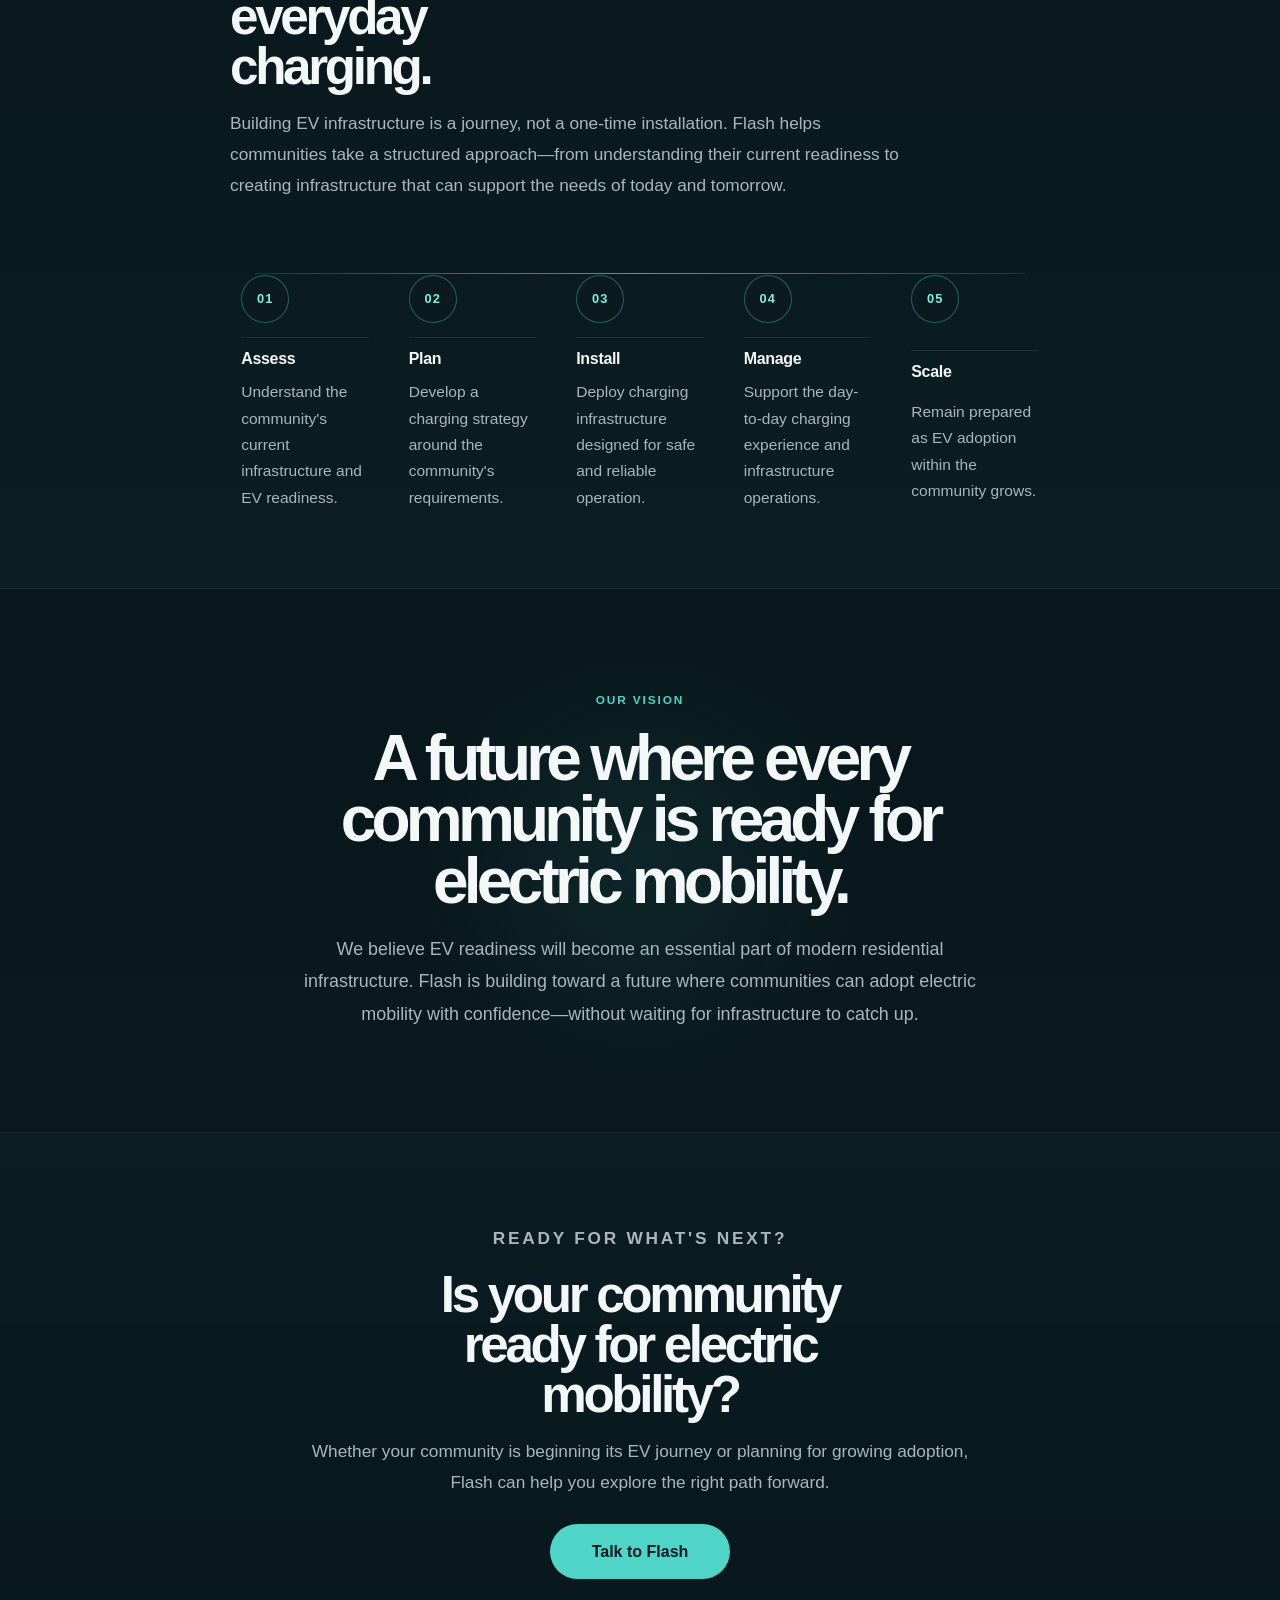
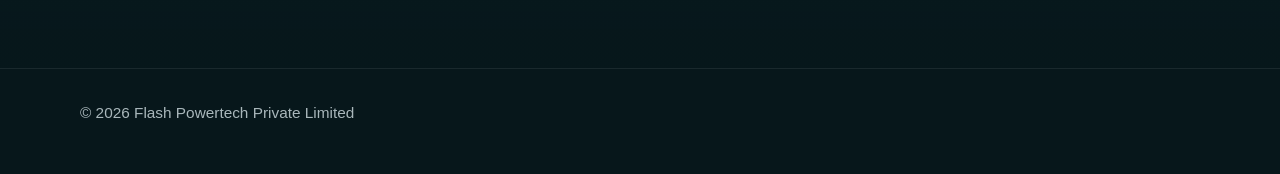
==== commit df9dd080: "Add dedicated Contact Us page" ====
--- a/about.html
+++ b/about.html
@@ -19,7 +19,7 @@
         <nav class="site-nav" aria-label="Main navigation">
           <a href="index.html">Home</a>
           <a href="about.html" class="active" aria-current="page">About</a>
-          <a href="index.html#contact">Contact</a>
+          <a href="contact.html">Contact Us</a>
         </nav>
       </div>
     </header>
--- a/styles.css
+++ b/styles.css
@@ -938,6 +938,301 @@
   min-width: 180px;
 }
 
+.contact-hero {
+  position: relative;
+  padding-top: clamp(4.5rem, 8vw, 7rem);
+  padding-bottom: clamp(4rem, 8vw, 6rem);
+  border-top: 1px solid var(--border);
+  background:
+    radial-gradient(circle at top left, rgba(79, 212, 199, 0.14), transparent 36%),
+    linear-gradient(180deg, rgba(7, 23, 27, 0.96) 0%, rgba(13, 32, 38, 0.94) 100%);
+}
+
+.contact-hero-inner {
+  position: relative;
+  z-index: 1;
+  max-width: 1040px;
+}
+
+.contact-hero .section-label {
+  margin-bottom: 1.2rem;
+}
+
+.contact-hero h1 {
+  max-width: 12ch;
+  margin-bottom: 1.2rem;
+  font-size: clamp(3rem, 5.4vw, 5.8rem);
+  line-height: 0.96;
+  letter-spacing: -0.075em;
+}
+
+.contact-hero-copy {
+  max-width: 40rem;
+  margin: 0;
+  color: var(--muted);
+  font-size: clamp(1.08rem, 1.8vw, 1.34rem);
+  line-height: 1.7;
+}
+
+.contact-options {
+  padding-top: clamp(4rem, 6vw, 5.75rem);
+  padding-bottom: clamp(4rem, 6vw, 5.75rem);
+  border-top: 1px solid var(--border);
+  background: linear-gradient(180deg, rgba(13, 32, 38, 0.72), rgba(7, 23, 27, 0.96));
+}
+
+.contact-options-inner {
+  max-width: 1040px;
+}
+
+.contact-options-header {
+  display: grid;
+  gap: 0.9rem;
+  max-width: 48rem;
+  margin-bottom: 2.1rem;
+}
+
+.contact-options-header .section-label {
+  margin: 0;
+}
+
+.contact-options-header h2 {
+  margin: 0;
+  font-size: clamp(2.4rem, 4vw, 4rem);
+  line-height: 0.98;
+  letter-spacing: -0.065em;
+}
+
+.contact-options-header p {
+  margin: 0;
+  max-width: 38rem;
+  color: var(--muted);
+  font-size: 1.08rem;
+  line-height: 1.8;
+}
+
+.contact-panel-grid {
+  display: grid;
+  grid-template-columns: repeat(2, minmax(0, 1fr));
+  gap: 1.2rem;
+}
+
+.contact-panel {
+  display: flex;
+  flex-direction: column;
+  gap: 1.2rem;
+  min-height: 260px;
+  padding: 1.5rem 1.5rem 1.35rem;
+  border: 1px solid rgba(255, 255, 255, 0.08);
+  border-radius: 18px;
+  background: linear-gradient(180deg, rgba(13, 32, 38, 0.9), rgba(10, 25, 30, 0.82));
+  box-shadow: inset 0 1px 0 rgba(255, 255, 255, 0.02);
+  transition: border-color 0.2s ease, transform 0.2s ease, box-shadow 0.2s ease;
+}
+
+.contact-panel:hover,
+.contact-panel:focus-within {
+  border-color: rgba(79, 212, 199, 0.36);
+  transform: translateY(-1px);
+  box-shadow: 0 0 0 1px rgba(79, 212, 199, 0.08), inset 0 1px 0 rgba(255, 255, 255, 0.02);
+}
+
+.contact-panel-icon {
+  display: inline-flex;
+  align-items: center;
+  justify-content: center;
+  width: 3rem;
+  height: 3rem;
+  border-radius: 50%;
+  border: 1px solid rgba(130, 236, 224, 0.2);
+  background: rgba(79, 212, 199, 0.08);
+  color: var(--accent-strong);
+}
+
+.contact-panel-icon svg {
+  width: 1.3rem;
+  height: 1.3rem;
+  stroke: currentColor;
+  fill: currentColor;
+  stroke-width: 0;
+}
+
+.contact-panel-copy {
+  display: grid;
+  gap: 0.45rem;
+}
+
+.contact-panel-copy h3 {
+  margin: 0;
+  color: var(--text);
+  font-size: 1.25rem;
+  line-height: 1.3;
+  letter-spacing: -0.03em;
+}
+
+.contact-panel-copy p {
+  margin: 0;
+  color: var(--muted);
+  font-size: 1rem;
+  line-height: 1.7;
+}
+
+.contact-panel .button.secondary {
+  margin-top: auto;
+  width: fit-content;
+  background: transparent;
+  border-color: var(--border);
+  color: var(--text);
+}
+
+.contact-panel .button.secondary:hover,
+.contact-panel .button.secondary:focus-visible {
+  background: rgba(79, 212, 199, 0.08);
+  border-color: rgba(79, 212, 199, 0.5);
+}
+
+.contact-form-section {
+  padding-top: clamp(4rem, 6vw, 5.75rem);
+  padding-bottom: clamp(4rem, 6vw, 5.75rem);
+  border-top: 1px solid var(--border);
+  background: linear-gradient(180deg, rgba(7, 23, 27, 0.88), rgba(13, 32, 38, 0.92));
+}
+
+.contact-form-inner {
+  max-width: 960px;
+}
+
+.contact-form-header {
+  display: grid;
+  gap: 0.9rem;
+  max-width: 42rem;
+  margin-bottom: 2rem;
+}
+
+.contact-form-header .section-label {
+  margin: 0;
+}
+
+.contact-form-header h2 {
+  margin: 0;
+  font-size: clamp(2.4rem, 4vw, 4rem);
+  line-height: 0.98;
+  letter-spacing: -0.065em;
+}
+
+.contact-form-header p {
+  margin: 0;
+  color: var(--muted);
+  font-size: 1.08rem;
+  line-height: 1.8;
+}
+
+.contact-form {
+  display: grid;
+  gap: 1.1rem;
+  padding: 1.6rem;
+  border: 1px solid rgba(255, 255, 255, 0.08);
+  border-radius: 18px;
+  background: rgba(10, 25, 30, 0.62);
+}
+
+.form-row {
+  display: grid;
+  grid-template-columns: repeat(2, minmax(0, 1fr));
+  gap: 1rem;
+}
+
+.field-group {
+  display: grid;
+  gap: 0.5rem;
+}
+
+.field-group label {
+  color: var(--text);
+  font-size: 0.92rem;
+  font-weight: 600;
+}
+
+.field-group input,
+.field-group textarea {
+  width: 100%;
+  padding: 0.9rem 1rem;
+  border: 1px solid rgba(255, 255, 255, 0.12);
+  border-radius: 12px;
+  background: rgba(7, 23, 27, 0.55);
+  color: var(--text);
+  font: inherit;
+  transition: border-color 0.2s ease, box-shadow 0.2s ease;
+}
+
+.field-group input::placeholder,
+.field-group textarea::placeholder {
+  color: rgba(169, 183, 187, 0.7);
+}
+
+.field-group input:focus,
+.field-group textarea:focus {
+  outline: none;
+  border-color: rgba(79, 212, 199, 0.82);
+  box-shadow: 0 0 0 3px rgba(79, 212, 199, 0.12);
+}
+
+.field-group textarea {
+  resize: vertical;
+  min-height: 140px;
+}
+
+.full-width {
+  grid-column: 1 / -1;
+}
+
+.form-actions {
+  display: flex;
+  justify-content: flex-start;
+  padding-top: 0.2rem;
+}
+
+.contact-form .button.primary {
+  min-width: 180px;
+}
+
+.contact-closing {
+  position: relative;
+  padding-top: clamp(4.5rem, 8vw, 6.5rem);
+  padding-bottom: clamp(4.5rem, 8vw, 6.5rem);
+  border-top: 1px solid var(--border);
+  background:
+    radial-gradient(circle at center, rgba(79, 212, 199, 0.08), transparent 46%),
+    linear-gradient(180deg, rgba(7, 23, 27, 0.96) 0%, rgba(13, 32, 38, 0.92) 100%);
+}
+
+.contact-closing-inner {
+  display: grid;
+  gap: 1.1rem;
+  max-width: 900px;
+  text-align: center;
+}
+
+.contact-closing .section-label {
+  margin: 0;
+}
+
+.contact-closing h2 {
+  max-width: 16ch;
+  margin: 0 auto;
+  font-size: clamp(2.4rem, 5vw, 4.3rem);
+  line-height: 0.96;
+  letter-spacing: -0.065em;
+}
+
+.contact-closing-copy {
+  max-width: 42rem;
+  margin: 0 auto;
+  color: var(--muted);
+  font-size: 1.08rem;
+  line-height: 1.8;
+}
+
 .site-footer {
   padding: 2rem 0 3rem;
   border-top: 1px solid var(--border);
@@ -1210,6 +1505,90 @@
     text-align: center;
   }
 
+  .contact-hero {
+    padding-top: 3.4rem;
+    padding-bottom: 3.25rem;
+  }
+
+  .contact-hero h1 {
+    max-width: 10.5ch;
+    font-size: clamp(2.5rem, 10vw, 4.2rem);
+  }
+
+  .contact-hero-copy {
+    font-size: 1.02rem;
+  }
+
+  .contact-options {
+    padding-top: 3.25rem;
+    padding-bottom: 3.25rem;
+  }
+
+  .contact-options-header {
+    margin-bottom: 1.5rem;
+  }
+
+  .contact-options-header h2 {
+    font-size: clamp(2.1rem, 8vw, 3rem);
+  }
+
+  .contact-options-header p {
+    font-size: 1rem;
+  }
+
+  .contact-panel-grid {
+    grid-template-columns: 1fr;
+  }
+
+  .contact-panel {
+    min-height: 0;
+    padding: 1.25rem 1.15rem 1.2rem;
+  }
+
+  .contact-panel .button.secondary {
+    width: 100%;
+    text-align: center;
+  }
+
+  .contact-form-section {
+    padding-top: 3.25rem;
+    padding-bottom: 3.25rem;
+  }
+
+  .contact-form-header h2 {
+    font-size: clamp(2.1rem, 8vw, 3rem);
+  }
+
+  .contact-form-header p {
+    font-size: 1rem;
+  }
+
+  .contact-form {
+    padding: 1.1rem;
+  }
+
+  .form-row {
+    grid-template-columns: 1fr;
+  }
+
+  .contact-form .button.primary {
+    width: 100%;
+  }
+
+  .contact-closing {
+    padding-top: 4rem;
+    padding-bottom: 4rem;
+  }
+
+  .contact-closing h2 {
+    max-width: 12ch;
+    font-size: clamp(2.1rem, 8vw, 3.2rem);
+  }
+
+  .contact-closing-copy {
+    font-size: 1rem;
+  }
+
   .intro-section {
     padding-top: 3.25rem;
     padding-bottom: 3rem;
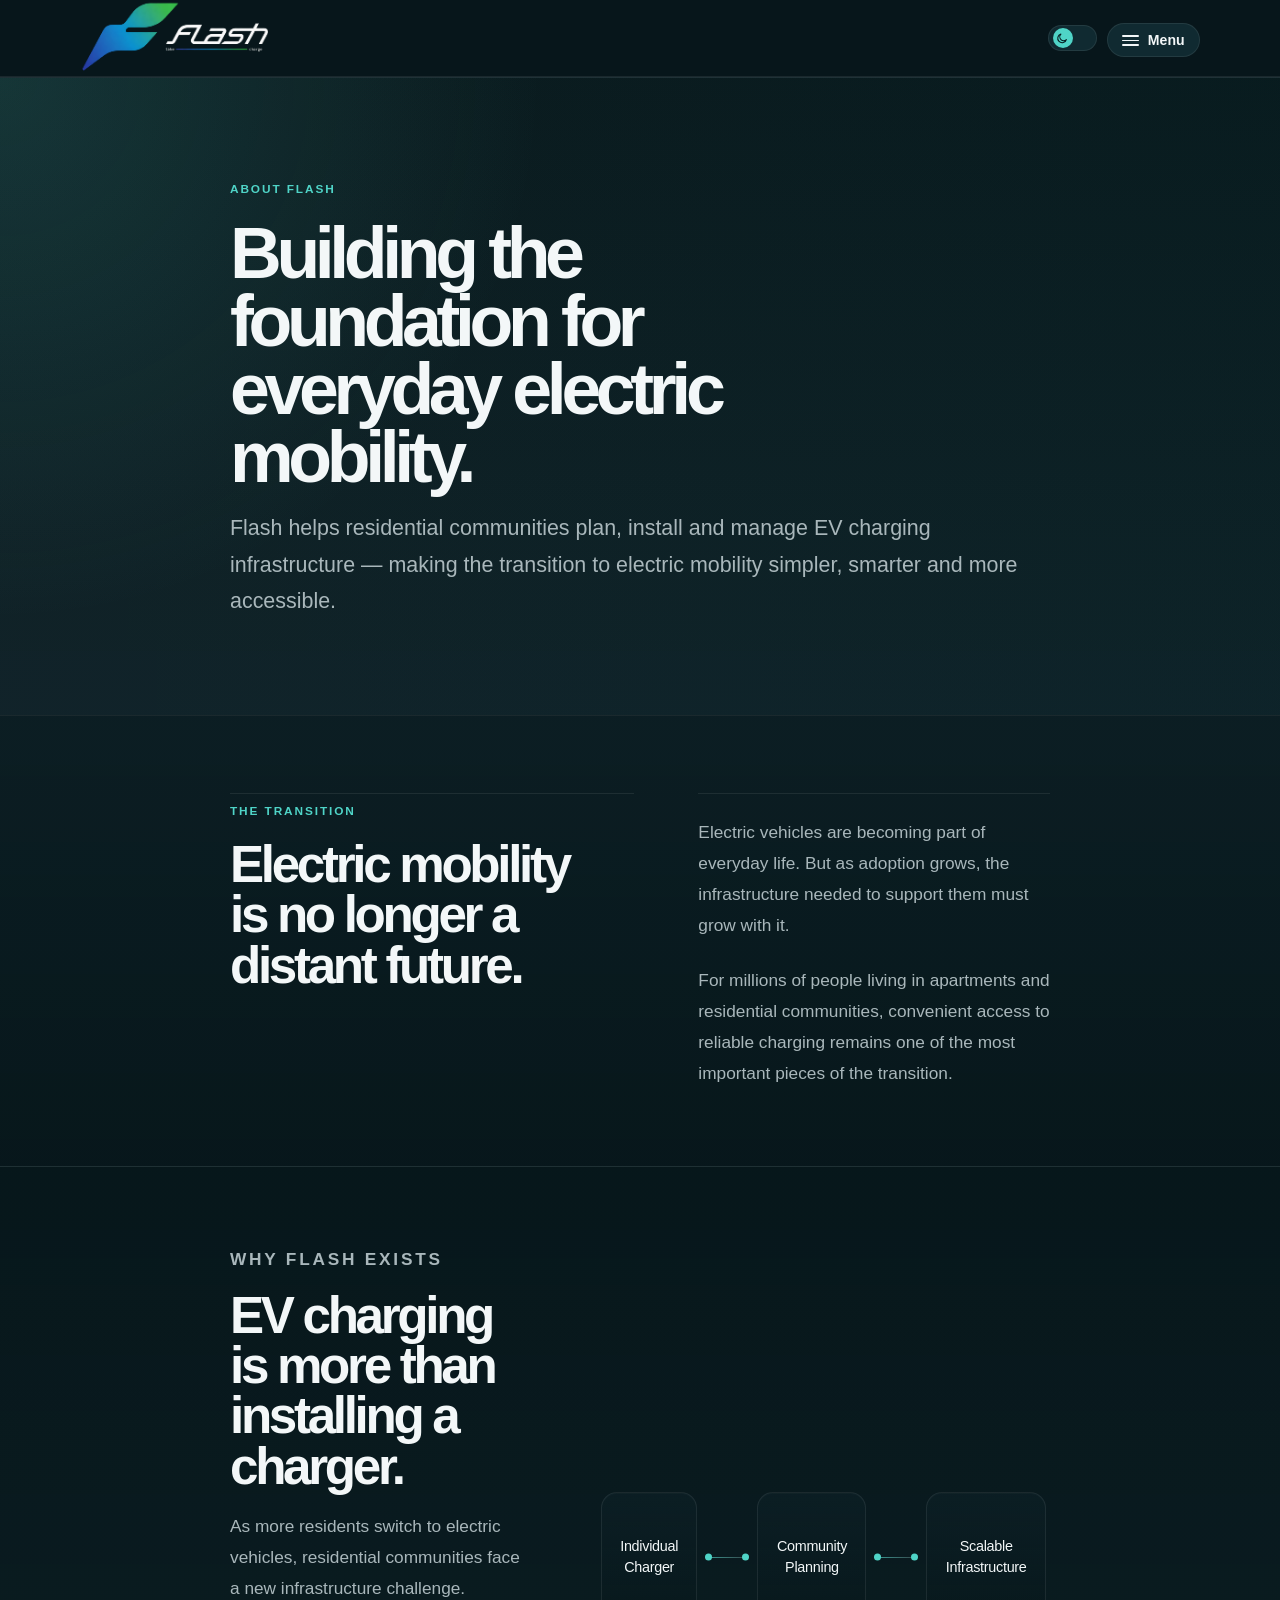
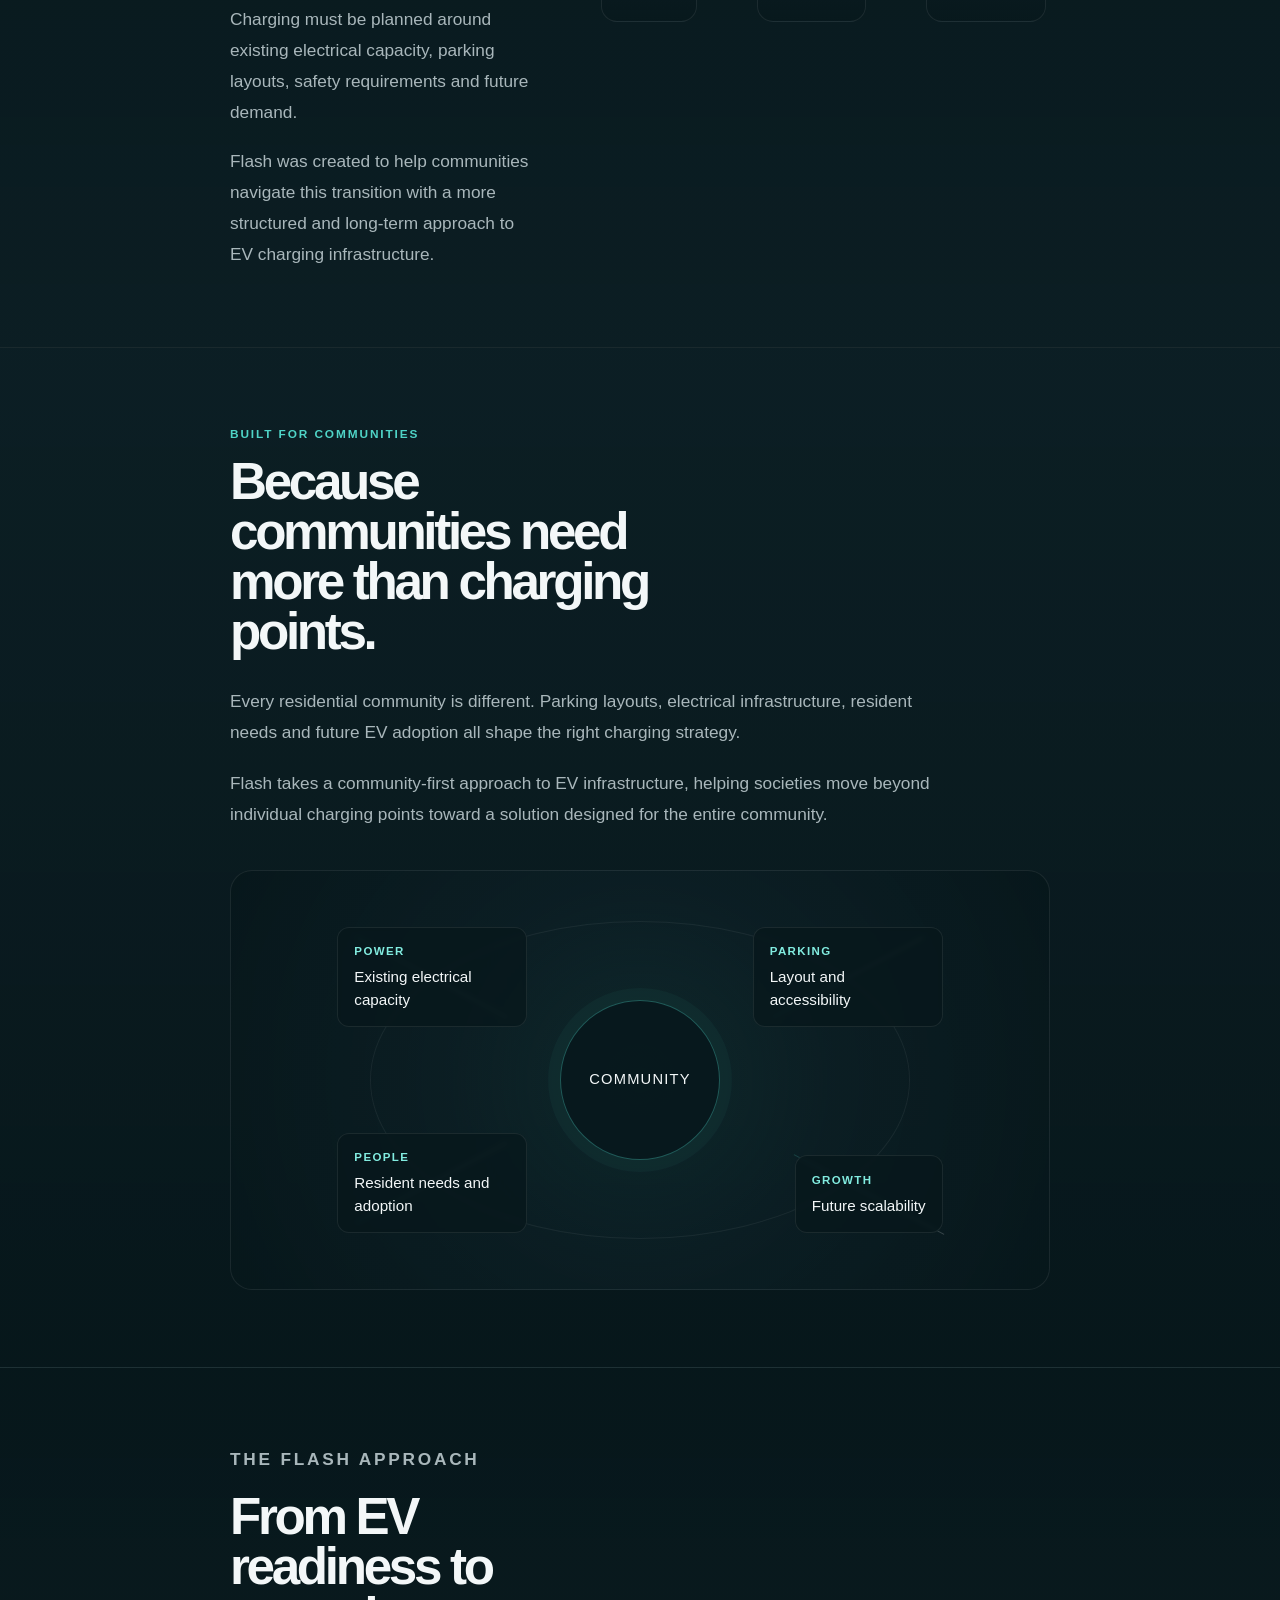
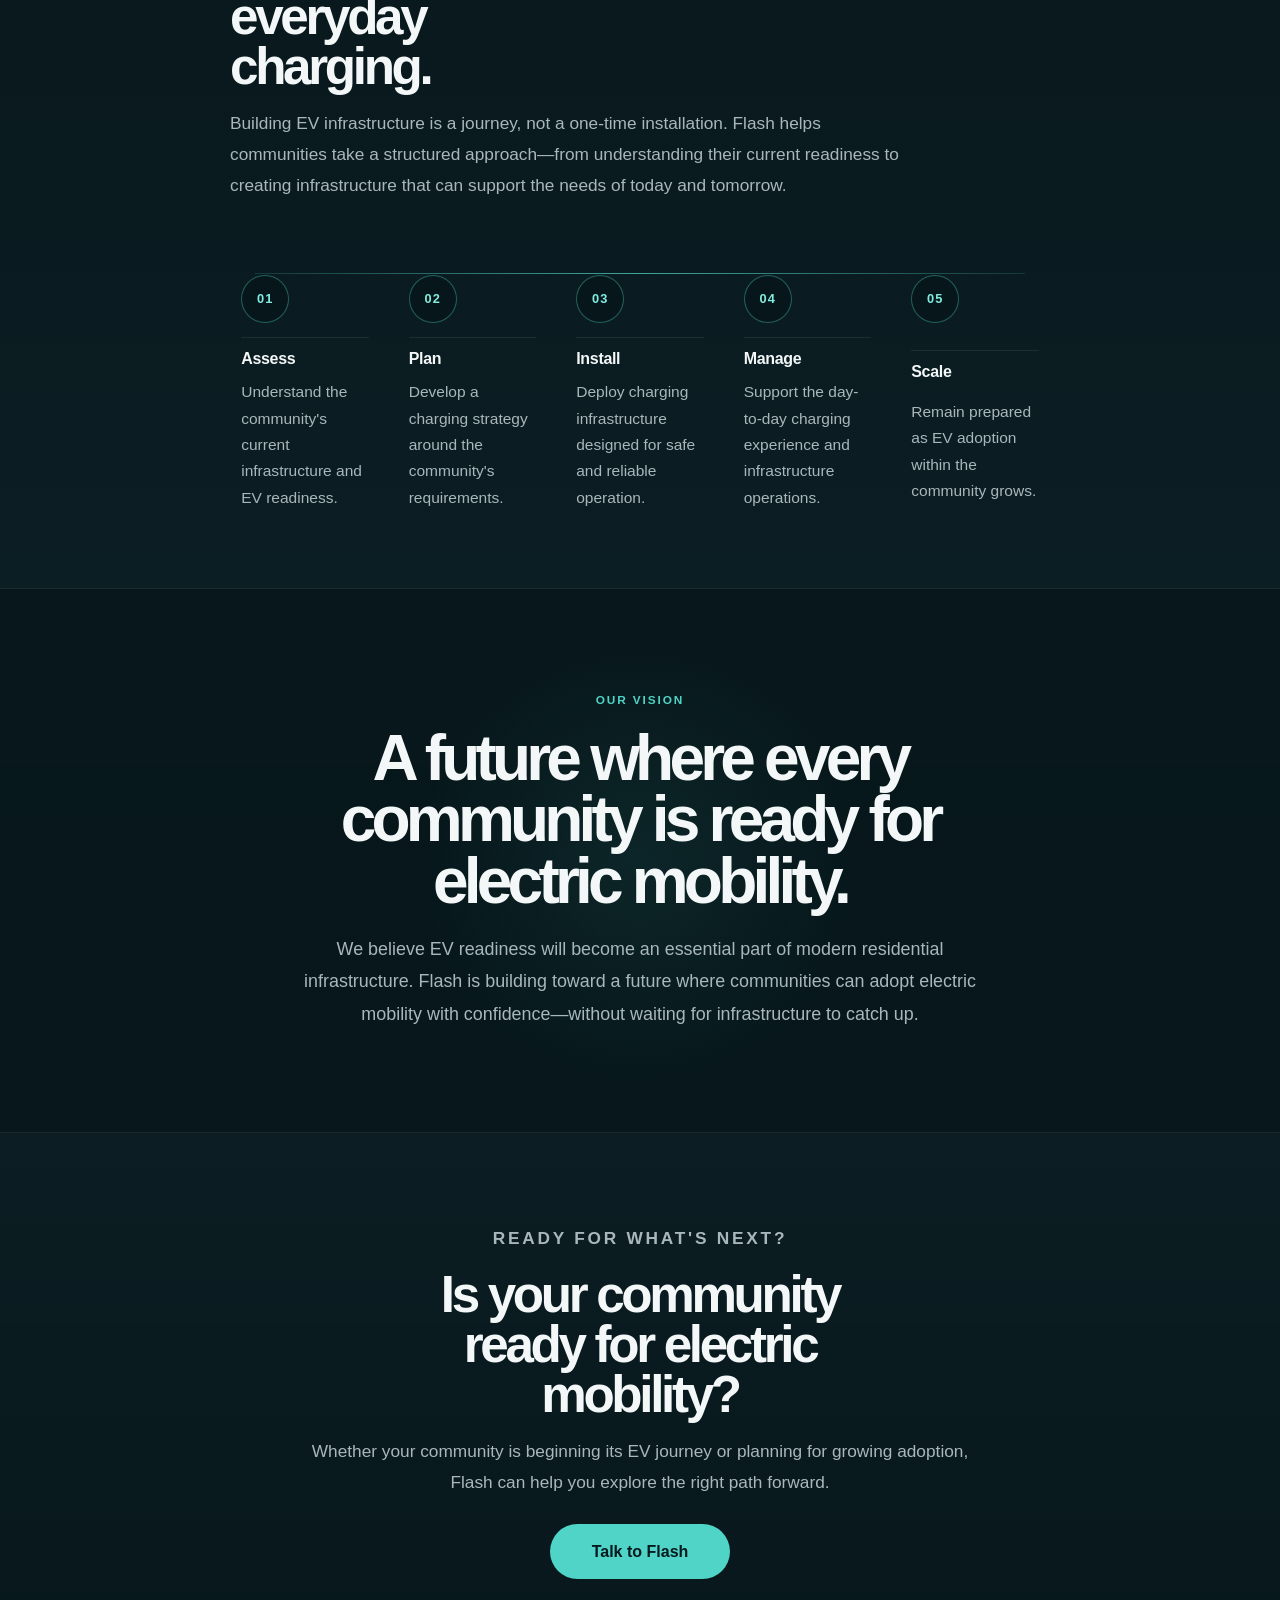
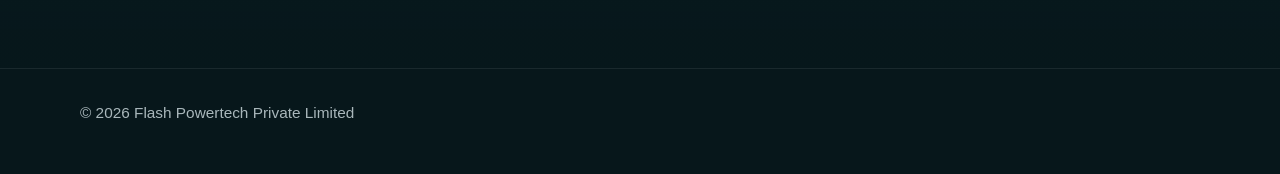
==== commit 01369375: "Add light dark theme and menu navigation" ====
--- a/about.html
+++ b/about.html
@@ -2,6 +2,13 @@
 <html lang="en">
   <head>
     <meta charset="UTF-8" />
+    <script>
+      (function () {
+        var stored = localStorage.getItem('flash-theme');
+        var theme = stored === 'light' ? 'light' : 'dark';
+        document.documentElement.setAttribute('data-theme', theme);
+      })();
+    </script>
     <meta name="viewport" content="width=device-width, initial-scale=1.0" />
     <title>About | Flash Powertech</title>
     <meta
@@ -16,11 +23,48 @@
         <a class="brand" href="index.html" aria-label="Flash home">
           <img src="images/flash_logo.png" alt="Flash Powertech" />
         </a>
-        <nav class="site-nav" aria-label="Main navigation">
-          <a href="index.html">Home</a>
-          <a href="about.html" class="active" aria-current="page">About</a>
-          <a href="contact.html">Contact Us</a>
-        </nav>
+        <div class="header-controls">
+          <button
+            type="button"
+            id="theme-toggle"
+            class="theme-toggle"
+            aria-pressed="false"
+            aria-label="Switch to light mode"
+          >
+            <span class="theme-toggle-track">
+              <span class="theme-toggle-thumb">
+                <svg class="icon-moon" viewBox="0 0 24 24" aria-hidden="true">
+                  <path d="M20 14.5A8.5 8.5 0 1 1 9.5 4a7 7 0 0 0 10.5 10.5Z" />
+                </svg>
+                <svg class="icon-sun" viewBox="0 0 24 24" aria-hidden="true">
+                  <circle cx="12" cy="12" r="4" />
+                  <path
+                    d="M12 3v2M12 19v2M4.2 4.2l1.4 1.4M18.4 18.4l1.4 1.4M3 12h2M19 12h2M4.2 19.8l1.4-1.4M18.4 5.6l1.4-1.4"
+                  />
+                </svg>
+              </span>
+            </span>
+          </button>
+          <div class="menu-wrapper">
+            <button
+              type="button"
+              id="menu-toggle"
+              class="menu-toggle"
+              aria-haspopup="true"
+              aria-expanded="false"
+              aria-controls="site-menu"
+              aria-label="Open menu"
+            >
+              <span class="menu-icon" aria-hidden="true"><span></span><span></span><span></span></span>
+              <span class="menu-toggle-label">Menu</span>
+            </button>
+            <nav class="site-nav" id="site-menu" aria-label="Main navigation" hidden>
+              <a href="index.html">Home</a>
+              <a href="about.html" class="active" aria-current="page">About Us</a>
+              <a href="contact.html">Contact Us</a>
+            </nav>
+          </div>
+        </div>
       </div>
     </header>
 
--- a/styles.css
+++ b/styles.css
@@ -9,6 +9,89 @@
   --border: rgba(255, 255, 255, 0.08);
   --max-width: 1120px;
   --radius: 18px;
+  --bg-rgb: 7, 23, 27;
+  --bg-elevated-rgb: 13, 32, 38;
+  --line-rgb: 255, 255, 255;
+  --muted-rgb: 169, 183, 187;
+  color-scheme: dark;
+}
+
+html[data-theme="light"] {
+  --bg: #f5f7f6;
+  --bg-elevated: #ffffff;
+  --surface: #ffffff;
+  --text: #10262b;
+  --muted: #55686c;
+  --accent: #0c8a7d;
+  --accent-strong: #0a7368;
+  --border: rgba(13, 32, 38, 0.12);
+  --bg-rgb: 245, 247, 246;
+  --bg-elevated-rgb: 255, 255, 255;
+  --line-rgb: 13, 32, 38;
+  --muted-rgb: 85, 104, 108;
+  color-scheme: light;
+}
+
+body,
+.site-header,
+.site-footer,
+.hero,
+.section,
+.impact-section,
+.about-hero,
+.about-transition,
+.about-why,
+.about-community,
+.about-journey,
+.about-vision,
+.about-cta,
+.contact-hero,
+.contact-options,
+.contact-form-section,
+.contact-closing,
+.impact-grid,
+.contact-panel,
+.contact-form,
+.storyline-item,
+.ecosystem-item,
+.ecosystem-core,
+.step-index,
+.field-group input,
+.field-group textarea,
+.brand {
+  transition: background-color 0.3s ease, color 0.3s ease, border-color 0.3s ease;
+}
+
+@media (prefers-reduced-motion: reduce) {
+  body,
+  .site-header,
+  .site-footer,
+  .hero,
+  .section,
+  .impact-section,
+  .about-hero,
+  .about-transition,
+  .about-why,
+  .about-community,
+  .about-journey,
+  .about-vision,
+  .about-cta,
+  .contact-hero,
+  .contact-options,
+  .contact-form-section,
+  .contact-closing,
+  .impact-grid,
+  .contact-panel,
+  .contact-form,
+  .storyline-item,
+  .ecosystem-item,
+  .ecosystem-core,
+  .step-index,
+  .field-group input,
+  .field-group textarea,
+  .brand {
+    transition: none;
+  }
 }
 
 * {
@@ -43,8 +126,21 @@
 }
 
 .site-header {
+  /* Header stays permanently dark in both themes; only the body below re-themes. */
+  --bg: #07171b;
+  --bg-elevated: #0d2128;
+  --surface: #102a31;
+  --text: #f3f7f8;
+  --muted: #a9b7bb;
+  --accent: #4fd4c7;
+  --accent-strong: #82ece0;
+  --border: rgba(255, 255, 255, 0.08);
+  --bg-rgb: 7, 23, 27;
+  --bg-elevated-rgb: 13, 32, 38;
+  --line-rgb: 255, 255, 255;
+  --muted-rgb: 169, 183, 187;
   border-bottom: 1px solid var(--border);
-  background: rgba(7, 23, 27, 0.9);
+  background: rgba(var(--bg-rgb), 0.9);
 }
 
 .header-inner {
@@ -58,27 +154,212 @@
   display: inline-flex;
   align-items: center;
   justify-content: center;
+  position: relative;
+  width: 188px;
   height: 72px;
+  overflow: hidden;
   line-height: 0;
+  border-radius: 12px;
 }
 
 .brand img {
   display: block;
-  height: 70px;
-  width: auto;
-  max-width: 220px;
-  object-fit: contain;
+  position: absolute;
+  top: 50%;
+  left: 50%;
+  width: 258px;
+  max-width: none;
+  height: auto;
+  transform: translate(-50%, -50%);
+}
+
+.header-controls {
+  display: flex;
+  align-items: center;
+  gap: 0.6rem;
+}
+
+.theme-toggle {
+  display: inline-flex;
+  align-items: center;
+  width: 3.05rem;
+  height: 1.65rem;
+  padding: 0.2rem;
+  border: 1px solid var(--border);
+  border-radius: 999px;
+  background: var(--surface);
+  cursor: pointer;
+  flex-shrink: 0;
+  appearance: none;
+}
+
+.theme-toggle:hover {
+  border-color: rgba(79, 212, 199, 0.4);
+}
+
+.theme-toggle:focus-visible {
+  outline: 2px solid var(--accent);
+  outline-offset: 2px;
+}
+
+.theme-toggle-track {
+  position: relative;
+  width: 100%;
+  height: 100%;
+}
+
+.theme-toggle-thumb {
+  position: absolute;
+  top: 50%;
+  left: 0;
+  display: inline-flex;
+  align-items: center;
+  justify-content: center;
+  width: 1.25rem;
+  height: 1.25rem;
+  border-radius: 50%;
+  background: var(--accent);
+  color: #051a1e;
+  transform: translate(0, -50%);
+  transition: transform 0.25s ease, background-color 0.25s ease;
+}
+
+html[data-theme="light"] .theme-toggle-thumb {
+  transform: translate(1.4rem, -50%);
+}
+
+.theme-toggle-thumb svg {
+  position: absolute;
+  width: 0.78rem;
+  height: 0.78rem;
+  stroke: currentColor;
+  fill: none;
+  stroke-width: 2;
+  stroke-linecap: round;
+  stroke-linejoin: round;
+  transition: opacity 0.2s ease;
+}
+
+.theme-toggle-thumb .icon-sun {
+  opacity: 0;
+}
+
+.theme-toggle-thumb .icon-moon {
+  opacity: 1;
+}
+
+html[data-theme="light"] .theme-toggle-thumb .icon-sun {
+  opacity: 1;
+}
+
+html[data-theme="light"] .theme-toggle-thumb .icon-moon {
+  opacity: 0;
+}
+
+@media (prefers-reduced-motion: reduce) {
+  .theme-toggle-thumb,
+  .theme-toggle-thumb svg {
+    transition: none;
+  }
+}
+
+.menu-wrapper {
+  position: relative;
+}
+
+.menu-toggle {
+  display: inline-flex;
+  align-items: center;
+  gap: 0.55rem;
+  padding: 0.5rem 0.9rem;
+  border: 1px solid var(--border);
+  border-radius: 999px;
+  background: var(--surface);
+  color: var(--text);
+  font-size: 0.88rem;
+  font-weight: 600;
+  cursor: pointer;
+  appearance: none;
+}
+
+.menu-toggle:hover {
+  border-color: rgba(79, 212, 199, 0.4);
+}
+
+.menu-toggle:focus-visible {
+  outline: 2px solid var(--accent);
+  outline-offset: 2px;
+}
+
+.menu-icon {
+  position: relative;
+  display: inline-flex;
+  flex-direction: column;
+  justify-content: center;
+  gap: 3px;
+  width: 1.05rem;
+  height: 0.8rem;
+  flex-shrink: 0;
+}
+
+.menu-icon span {
+  display: block;
+  height: 1.5px;
+  border-radius: 1px;
+  background: currentColor;
+  transition: transform 0.25s ease, opacity 0.2s ease;
+}
+
+.menu-toggle.is-open .menu-icon span:nth-child(1) {
+  transform: translateY(5.5px) rotate(45deg);
+}
+
+.menu-toggle.is-open .menu-icon span:nth-child(2) {
+  opacity: 0;
+}
+
+.menu-toggle.is-open .menu-icon span:nth-child(3) {
+  transform: translateY(-5.5px) rotate(-45deg);
+}
+
+@media (prefers-reduced-motion: reduce) {
+  .menu-icon span {
+    transition: none;
+  }
 }
 
 .site-nav {
-  display: flex;
-  gap: 1.5rem;
+  position: absolute;
+  top: calc(100% + 0.65rem);
+  right: 0;
+  z-index: 40;
+  display: grid;
+  gap: 0.15rem;
+  min-width: 190px;
+  padding: 0.6rem;
+  border: 1px solid var(--border);
+  border-radius: 14px;
+  background: var(--bg-elevated);
+  box-shadow: 0 12px 32px rgba(var(--bg-rgb), 0.35);
+  opacity: 0;
+  transform: translateY(-6px);
+  pointer-events: none;
+  transition: opacity 0.18s ease, transform 0.18s ease;
+}
+
+.site-nav.is-open {
+  opacity: 1;
+  transform: translateY(0);
+  pointer-events: auto;
 }
 
 .site-nav a {
+  display: block;
+  padding: 0.6rem 0.75rem;
+  border-radius: 8px;
   color: var(--muted);
-  font-size: 0.96rem;
-  transition: color 0.2s ease;
+  font-size: 0.95rem;
+  transition: color 0.2s ease, background-color 0.2s ease;
 }
 
 .site-nav a:hover,
@@ -86,15 +367,44 @@
 .site-nav a.active,
 .site-nav a[aria-current="page"] {
   color: var(--text);
+  background: rgba(79, 212, 199, 0.08);
+}
+
+@media (prefers-reduced-motion: reduce) {
+  .site-nav {
+    transition: none;
+  }
 }
 
 .hero {
+  position: relative;
   padding: clamp(4rem, 7vw, 6rem) 0 4.5rem;
+  overflow: hidden;
+}
+
+.hero::before {
+  content: "";
+  position: absolute;
+  inset: 0;
+  background:
+    radial-gradient(circle at 68% 36%, rgba(79, 212, 199, 0.12), transparent 28%),
+    linear-gradient(180deg, rgba(var(--bg-rgb), 0.88), rgba(var(--bg-rgb), 1));
+  pointer-events: none;
 }
 
 .hero-inner {
+  position: relative;
+  z-index: 1;
+  display: grid;
+  grid-template-columns: minmax(0, 1.1fr) minmax(0, 0.9fr);
+  align-items: center;
+  gap: clamp(1.5rem, 3vw, 3.5rem);
+  max-width: 1200px;
+  padding-top: 0.5rem;
+}
+
+.hero-copy {
   max-width: 760px;
-  padding-top: 0.5rem;
 }
 
 .eyebrow {
@@ -158,6 +468,203 @@
   color: var(--text);
 }
 
+.hero-visual {
+  position: relative;
+  width: min(100%, 520px);
+  height: clamp(290px, 31vw, 460px);
+  justify-self: end;
+  overflow: hidden;
+}
+
+.hero-scene {
+  width: 100%;
+  height: 100%;
+  display: block;
+  overflow: visible;
+  -webkit-mask-image: radial-gradient(ellipse at 56% 58%, black 58%, transparent 94%);
+  mask-image: radial-gradient(ellipse at 56% 58%, black 58%, transparent 94%);
+}
+
+.scene-glow {
+  fill: rgba(79, 212, 199, 0.06);
+  filter: blur(18px);
+}
+
+.building-body {
+  fill: rgba(17, 40, 46, 0.96);
+  stroke: rgba(130, 236, 224, 0.16);
+  stroke-width: 1.2;
+}
+
+.building-cap {
+  fill: rgba(9, 24, 28, 0.95);
+}
+
+.building-divider {
+  fill: rgba(255, 255, 255, 0.08);
+}
+
+.window-grid {
+  fill: url(#windowGrid);
+  pointer-events: none;
+}
+
+.window-lit {
+  fill: rgba(255, 214, 150, 0.82);
+  rx: 1;
+}
+
+.window-flicker {
+  animation: windowFlicker 13s ease-in-out infinite;
+}
+
+.ground-plane {
+  fill: url(#groundGrad);
+}
+
+.ground-line {
+  fill: rgba(130, 236, 224, 0.08);
+}
+
+.parking-divider {
+  fill: rgba(255, 255, 255, 0.05);
+}
+
+.wheel {
+  fill: rgba(7, 18, 21, 0.96);
+  stroke: rgba(130, 236, 224, 0.3);
+  stroke-width: 1.3;
+}
+
+.car-body {
+  fill: rgba(22, 48, 54, 0.97);
+  stroke: rgba(130, 236, 224, 0.24);
+  stroke-width: 1.2;
+}
+
+.car-cabin {
+  fill: rgba(28, 58, 64, 0.95);
+}
+
+.scooter-frame {
+  fill: none;
+  stroke: rgba(180, 198, 200, 0.72);
+  stroke-width: 2.1;
+  stroke-linecap: round;
+  stroke-linejoin: round;
+}
+
+.scooter-seat {
+  fill: rgba(22, 48, 54, 0.97);
+}
+
+.tail-light {
+  fill: rgba(214, 74, 74, 0.75);
+  filter: drop-shadow(0 0 3px rgba(214, 74, 74, 0.4));
+  animation: tailGlow 6s ease-in-out infinite;
+}
+
+.charger-pillar {
+  fill: rgba(15, 34, 39, 0.97);
+  stroke: rgba(130, 236, 224, 0.32);
+  stroke-width: 1.2;
+}
+
+.charger-cap {
+  fill: rgba(130, 236, 224, 0.92);
+  filter: drop-shadow(0 0 5px rgba(79, 212, 199, 0.55));
+  animation: chargerGlow 4.5s ease-in-out infinite;
+}
+
+.charge-cable {
+  fill: none;
+  stroke: rgba(130, 236, 224, 0.3);
+  stroke-width: 1.6;
+  stroke-linecap: round;
+}
+
+.charge-pulse {
+  fill: none;
+  stroke: url(#cableGlow);
+  stroke-width: 2.2;
+  stroke-linecap: round;
+  stroke-dasharray: 8 34;
+  filter: drop-shadow(0 0 4px rgba(79, 212, 199, 0.42));
+  animation: cablePulse 4.5s linear infinite;
+}
+
+@keyframes windowFlicker {
+  0%, 100% {
+    opacity: 0.85;
+  }
+  45% {
+    opacity: 0.85;
+  }
+  52% {
+    opacity: 0.2;
+  }
+  60% {
+    opacity: 0.85;
+  }
+}
+
+@keyframes tailGlow {
+  0%, 100% {
+    opacity: 0.55;
+  }
+  50% {
+    opacity: 0.9;
+  }
+}
+
+@keyframes chargerGlow {
+  0%, 100% {
+    opacity: 0.7;
+  }
+  50% {
+    opacity: 1;
+  }
+}
+
+@keyframes cablePulse {
+  0% {
+    stroke-dashoffset: 0;
+    opacity: 0.25;
+  }
+  30% {
+    opacity: 0.95;
+  }
+  100% {
+    stroke-dashoffset: -84;
+    opacity: 0.3;
+  }
+}
+
+@media (prefers-reduced-motion: reduce) {
+  .window-flicker,
+  .tail-light,
+  .charger-cap,
+  .charge-pulse {
+    animation: none;
+  }
+
+  .window-flicker {
+    opacity: 0.85;
+  }
+
+  .tail-light {
+    opacity: 0.7;
+  }
+
+  .charger-cap {
+    opacity: 0.9;
+  }
+
+  .charge-pulse {
+    opacity: 0.55;
+  }
+}
+
 .section {
   padding: 4.5rem 0;
   border-top: 1px solid var(--border);
@@ -210,13 +717,13 @@
   display: grid;
   grid-template-columns: repeat(3, minmax(0, 1fr));
   gap: 0;
-  border-top: 1px solid rgba(255, 255, 255, 0.08);
+  border-top: 1px solid var(--border);
   align-items: start;
 }
 
 .benefit-item {
   padding: 1.15rem 1.2rem 0 0;
-  border-right: 1px solid rgba(255, 255, 255, 0.06);
+  border-right: 1px solid rgba(var(--line-rgb), 0.06);
   min-height: 100%;
 }
 
@@ -241,12 +748,114 @@
   max-width: 32ch;
 }
 
+.how-section {
+  padding-top: 4.25rem;
+  padding-bottom: 3.25rem;
+  border-top: 1px solid var(--border);
+}
+
+.how-inner {
+  max-width: 1120px;
+}
+
+.how-label {
+  margin-bottom: 0.9rem;
+}
+
+.how-section h2 {
+  max-width: 16ch;
+  margin-bottom: 0.85rem;
+}
+
+.how-intro {
+  max-width: 48rem;
+  margin: 0 0 1.6rem;
+  color: var(--muted);
+  font-size: 1.04rem;
+  line-height: 1.7;
+}
+
+.how-journey {
+  position: relative;
+  display: grid;
+  grid-template-columns: repeat(4, minmax(0, 1fr));
+  gap: 1.25rem;
+  padding-top: 0.25rem;
+}
+
+.how-step {
+  position: relative;
+  padding: 0 0.85rem 0 0;
+}
+
+.how-step:not(:last-child)::after {
+  content: "";
+  position: absolute;
+  top: 3.05rem;
+  right: -0.7rem;
+  width: 1.55rem;
+  height: 1px;
+  background: rgba(var(--line-rgb), 0.16);
+  transform: translateY(-50%);
+}
+
+.how-step:not(:last-child)::before {
+  content: "";
+  position: absolute;
+  top: 3.05rem;
+  right: -1.05rem;
+  width: 0;
+  height: 0;
+  border-top: 3px solid transparent;
+  border-bottom: 3px solid transparent;
+  border-left: 5px solid rgba(130, 236, 224, 0.85);
+  transform: translateY(-50%);
+}
+
+.how-step-number {
+  margin-bottom: 1rem;
+  color: var(--accent-strong);
+  font-size: 0.76rem;
+  font-weight: 700;
+  letter-spacing: 0.14em;
+  text-transform: uppercase;
+}
+
+.how-icon {
+  display: block;
+  width: 1.7rem;
+  height: 1.7rem;
+  margin: 0 0 0.95rem;
+  color: var(--accent-strong);
+  fill: none;
+  stroke: currentColor;
+  stroke-width: 1.5;
+  stroke-linecap: round;
+  stroke-linejoin: round;
+}
+
+.how-step h3 {
+  margin: 0 0 0.7rem;
+  font-size: clamp(1.32rem, 2vw, 1.8rem);
+  line-height: 1.15;
+  letter-spacing: -0.04em;
+  color: var(--text);
+}
+
+.how-step p {
+  margin: 0;
+  max-width: 24ch;
+  color: var(--muted);
+  font-size: 1rem;
+  line-height: 1.7;
+}
+
 .impact-section {
   position: relative;
   padding-top: 5rem;
   padding-bottom: 4rem;
   border-top: 1px solid var(--border);
-  background: linear-gradient(180deg, rgba(7, 23, 27, 0.94) 0%, rgba(13, 32, 38, 0.9) 100%);
+  background: linear-gradient(180deg, rgba(var(--bg-rgb), 0.94) 0%, rgba(var(--bg-elevated-rgb), 0.9) 100%);
 }
 
 .impact-section::before {
@@ -284,11 +893,11 @@
   display: grid;
   grid-template-columns: repeat(4, minmax(0, 1fr));
   gap: 0;
-  border: 1px solid rgba(255, 255, 255, 0.08);
+  border: 1px solid var(--border);
   border-radius: 18px;
   overflow: hidden;
-  background: rgba(13, 28, 34, 0.78);
-  box-shadow: inset 0 1px 0 rgba(255, 255, 255, 0.03);
+  background: rgba(var(--bg-elevated-rgb), 0.78);
+  box-shadow: inset 0 1px 0 rgba(var(--line-rgb), 0.03);
   backdrop-filter: blur(4px);
 }
 
@@ -297,64 +906,62 @@
   display: flex;
   flex-direction: column;
   align-items: flex-start;
-  gap: 0.5rem;
-  padding: 1.4rem 1.15rem 1.2rem;
-  border-right: 1px solid rgba(255, 255, 255, 0.06);
-  background: linear-gradient(180deg, rgba(255, 255, 255, 0.015), rgba(255, 255, 255, 0));
-}
-
-.impact-item:last-child {
-  border-right: none;
+  gap: 0.7rem;
+  padding: 1.75rem 1.25rem 1.6rem;
+}
+
+.impact-item:not(:last-child)::after {
+  content: "";
+  position: absolute;
+  top: 18%;
+  bottom: 18%;
+  right: 0;
+  width: 1px;
+  background: rgba(var(--line-rgb), 0.07);
 }
 
 .impact-icon {
-  display: inline-flex;
-  align-items: center;
-  justify-content: center;
-  width: 1.7rem;
-  height: 1.7rem;
-  border-radius: 50%;
+  width: 1.6rem;
+  height: 1.6rem;
   color: var(--accent-strong);
-  background: rgba(79, 212, 199, 0.08);
-  border: 1px solid rgba(130, 236, 224, 0.16);
-}
-
-.impact-icon svg {
-  width: 0.88rem;
-  height: 0.88rem;
+  fill: none;
   stroke: currentColor;
-  fill: none;
-  stroke-width: 1.8;
+  stroke-width: 1.6;
   stroke-linecap: round;
   stroke-linejoin: round;
 }
 
 .impact-metric {
   display: flex;
-  align-items: end;
-  gap: 0.2rem;
+  align-items: baseline;
+  gap: 0.3rem;
+  flex-wrap: nowrap;
+  white-space: nowrap;
   margin: 0;
   color: var(--text);
-  font-size: clamp(2.1rem, 2.6vw, 3rem);
+  min-height: 2.8rem;
+}
+
+.impact-value {
+  font-size: clamp(1.85rem, 2.15vw, 2.55rem);
   line-height: 0.95;
-  letter-spacing: -0.065em;
+  letter-spacing: -0.06em;
   font-weight: 700;
-  min-height: 2.8rem;
-}
-
-.impact-metric .impact-unit {
+}
+
+.impact-unit {
   display: inline-block;
-  font-size: 0.82rem;
+  font-size: 0.85rem;
+  font-weight: 600;
   letter-spacing: 0.02em;
   color: var(--accent-strong);
-  margin-bottom: 0.45rem;
-}
-
-.impact-label {
+}
+
+.impact-metric-label {
   color: var(--muted);
-  font-size: 0.95rem;
+  font-size: 0.92rem;
   line-height: 1.5;
-  max-width: 16ch;
+  max-width: 18ch;
   margin: 0;
 }
 
@@ -410,14 +1017,14 @@
   border-top: 1px solid var(--border);
   background:
     radial-gradient(circle at top left, rgba(79, 212, 199, 0.14), transparent 38%),
-    linear-gradient(180deg, rgba(7, 23, 27, 0.96) 0%, rgba(13, 32, 38, 0.94) 100%);
+    linear-gradient(180deg, rgba(var(--bg-rgb), 0.96) 0%, rgba(var(--bg-elevated-rgb), 0.94) 100%);
 }
 
 .about-hero::before {
   content: "";
   position: absolute;
   inset: 0;
-  background: linear-gradient(90deg, rgba(255, 255, 255, 0.02), rgba(79, 212, 199, 0.025));
+  background: linear-gradient(90deg, rgba(var(--line-rgb), 0.02), rgba(79, 212, 199, 0.025));
   pointer-events: none;
 }
 
@@ -453,7 +1060,7 @@
   padding-top: clamp(4rem, 6vw, 5.75rem);
   padding-bottom: clamp(4rem, 6vw, 5.75rem);
   border-top: 1px solid var(--border);
-  background: linear-gradient(180deg, rgba(13, 32, 38, 0.74), rgba(7, 23, 27, 0.9));
+  background: linear-gradient(180deg, rgba(var(--bg-elevated-rgb), 0.74), rgba(var(--bg-rgb), 0.9));
 }
 
 .about-transition-inner {
@@ -466,7 +1073,7 @@
 
 .about-transition-copy {
   padding-top: 0.5rem;
-  border-top: 1px solid rgba(255, 255, 255, 0.08);
+  border-top: 1px solid var(--border);
 }
 
 .about-transition-copy .section-label {
@@ -485,7 +1092,7 @@
   display: grid;
   gap: 1.5rem;
   padding-top: 1.4rem;
-  border-top: 1px solid rgba(255, 255, 255, 0.08);
+  border-top: 1px solid var(--border);
 }
 
 .about-transition-body p {
@@ -501,7 +1108,7 @@
   padding-top: clamp(4rem, 6vw, 5.75rem);
   padding-bottom: clamp(4rem, 6vw, 5.75rem);
   border-top: 1px solid var(--border);
-  background: linear-gradient(180deg, rgba(7, 23, 27, 0.96), rgba(13, 32, 38, 0.74));
+  background: linear-gradient(180deg, rgba(var(--bg-rgb), 0.96), rgba(var(--bg-elevated-rgb), 0.74));
 }
 
 .about-why-inner {
@@ -555,12 +1162,12 @@
   justify-content: center;
   min-height: 130px;
   padding: 1rem 1.15rem;
-  border: 1px solid rgba(255, 255, 255, 0.08);
+  border: 1px solid var(--border);
   border-radius: 16px;
-  background: linear-gradient(180deg, rgba(17, 40, 47, 0.7), rgba(10, 25, 30, 0.5));
+  background: linear-gradient(180deg, rgba(var(--bg-elevated-rgb), 0.7), rgba(var(--bg-rgb), 0.5));
   color: var(--text);
   text-align: center;
-  box-shadow: inset 0 1px 0 rgba(255, 255, 255, 0.02);
+  box-shadow: inset 0 1px 0 rgba(var(--line-rgb), 0.02);
   flex: 1;
 }
 
@@ -575,7 +1182,7 @@
   position: relative;
   width: 44px;
   height: 1px;
-  background: linear-gradient(90deg, rgba(79, 212, 199, 0.7), rgba(255, 255, 255, 0.18));
+  background: linear-gradient(90deg, rgba(79, 212, 199, 0.7), rgba(var(--line-rgb), 0.18));
   flex-shrink: 0;
 }
 
@@ -604,7 +1211,7 @@
   padding-top: clamp(4rem, 6vw, 5.75rem);
   padding-bottom: clamp(4rem, 6vw, 5.75rem);
   border-top: 1px solid var(--border);
-  background: linear-gradient(180deg, rgba(13, 32, 38, 0.82), rgba(7, 23, 27, 0.96));
+  background: linear-gradient(180deg, rgba(var(--bg-elevated-rgb), 0.82), rgba(var(--bg-rgb), 0.96));
 }
 
 .about-community-inner {
@@ -648,9 +1255,9 @@
   display: grid;
   place-items: center;
   min-height: 420px;
-  border: 1px solid rgba(255, 255, 255, 0.08);
+  border: 1px solid var(--border);
   border-radius: 22px;
-  background: radial-gradient(circle at center, rgba(79, 212, 199, 0.08), rgba(13, 32, 38, 0.7) 42%, rgba(7, 23, 27, 0.92));
+  background: radial-gradient(circle at center, rgba(79, 212, 199, 0.08), rgba(var(--bg-elevated-rgb), 0.7) 42%, rgba(var(--bg-rgb), 0.92));
   overflow: hidden;
 }
 
@@ -658,7 +1265,7 @@
   content: "";
   position: absolute;
   inset: 12% 17%;
-  border: 1px solid rgba(255, 255, 255, 0.06);
+  border: 1px solid rgba(var(--line-rgb), 0.06);
   border-radius: 50%;
 }
 
@@ -671,7 +1278,7 @@
   height: 160px;
   border-radius: 50%;
   border: 1px solid rgba(79, 212, 199, 0.35);
-  background: rgba(7, 23, 27, 0.82);
+  background: rgba(var(--bg-rgb), 0.82);
   color: var(--text);
   font-size: 0.92rem;
   letter-spacing: 0.08em;
@@ -693,7 +1300,7 @@
   position: absolute;
   width: 140px;
   height: 1px;
-  background: linear-gradient(90deg, rgba(79, 212, 199, 0.2), rgba(255, 255, 255, 0.2));
+  background: linear-gradient(90deg, rgba(79, 212, 199, 0.2), rgba(var(--line-rgb), 0.2));
 }
 
 .ecosystem-item {
@@ -702,9 +1309,9 @@
   gap: 0.35rem;
   max-width: 190px;
   padding: 0.9rem 1rem;
-  border: 1px solid rgba(255, 255, 255, 0.08);
+  border: 1px solid var(--border);
   border-radius: 12px;
-  background: rgba(9, 25, 30, 0.75);
+  background: rgba(var(--bg-rgb), 0.75);
   backdrop-filter: blur(2px);
 }
 
@@ -767,7 +1374,7 @@
   padding-top: clamp(4rem, 6vw, 5.75rem);
   padding-bottom: clamp(4rem, 6vw, 5.75rem);
   border-top: 1px solid var(--border);
-  background: linear-gradient(180deg, rgba(7, 23, 27, 0.96), rgba(13, 32, 38, 0.8));
+  background: linear-gradient(180deg, rgba(var(--bg-rgb), 0.96), rgba(var(--bg-elevated-rgb), 0.8));
 }
 
 .about-journey-inner {
@@ -836,7 +1443,7 @@
   height: 48px;
   border: 1px solid rgba(79, 212, 199, 0.38);
   border-radius: 50%;
-  background: rgba(11, 27, 32, 0.9);
+  background: rgba(var(--bg-rgb), 0.9);
   color: var(--accent-strong);
   font-size: 0.8rem;
   font-weight: 700;
@@ -847,7 +1454,7 @@
   display: grid;
   gap: 0.5rem;
   padding-top: 0.5rem;
-  border-top: 1px solid rgba(255, 255, 255, 0.08);
+  border-top: 1px solid var(--border);
 }
 
 .step-name {
@@ -869,7 +1476,7 @@
   padding-top: clamp(5rem, 8vw, 7rem);
   padding-bottom: clamp(5rem, 8vw, 7rem);
   border-top: 1px solid var(--border);
-  background: radial-gradient(circle at center, rgba(79, 212, 199, 0.08), transparent 32%), linear-gradient(180deg, rgba(7, 23, 27, 0.9), rgba(10, 25, 30, 0.98));
+  background: radial-gradient(circle at center, rgba(79, 212, 199, 0.08), transparent 32%), linear-gradient(180deg, rgba(var(--bg-rgb), 0.9), rgba(var(--bg-rgb), 0.98));
 }
 
 .about-vision-inner {
@@ -904,7 +1511,7 @@
   padding-top: clamp(4.5rem, 7vw, 6.5rem);
   padding-bottom: clamp(4.5rem, 7vw, 6.5rem);
   border-top: 1px solid var(--border);
-  background: linear-gradient(180deg, rgba(13, 32, 38, 0.72), rgba(7, 23, 27, 0.96));
+  background: linear-gradient(180deg, rgba(var(--bg-elevated-rgb), 0.72), rgba(var(--bg-rgb), 0.96));
 }
 
 .about-cta-inner {
@@ -945,7 +1552,7 @@
   border-top: 1px solid var(--border);
   background:
     radial-gradient(circle at top left, rgba(79, 212, 199, 0.14), transparent 36%),
-    linear-gradient(180deg, rgba(7, 23, 27, 0.96) 0%, rgba(13, 32, 38, 0.94) 100%);
+    linear-gradient(180deg, rgba(var(--bg-rgb), 0.96) 0%, rgba(var(--bg-elevated-rgb), 0.94) 100%);
 }
 
 .contact-hero-inner {
@@ -978,7 +1585,7 @@
   padding-top: clamp(4rem, 6vw, 5.75rem);
   padding-bottom: clamp(4rem, 6vw, 5.75rem);
   border-top: 1px solid var(--border);
-  background: linear-gradient(180deg, rgba(13, 32, 38, 0.72), rgba(7, 23, 27, 0.96));
+  background: linear-gradient(180deg, rgba(var(--bg-elevated-rgb), 0.72), rgba(var(--bg-rgb), 0.96));
 }
 
 .contact-options-inner {
@@ -1023,10 +1630,10 @@
   gap: 1.2rem;
   min-height: 260px;
   padding: 1.5rem 1.5rem 1.35rem;
-  border: 1px solid rgba(255, 255, 255, 0.08);
+  border: 1px solid var(--border);
   border-radius: 18px;
-  background: linear-gradient(180deg, rgba(13, 32, 38, 0.9), rgba(10, 25, 30, 0.82));
-  box-shadow: inset 0 1px 0 rgba(255, 255, 255, 0.02);
+  background: linear-gradient(180deg, rgba(var(--bg-elevated-rgb), 0.9), rgba(var(--bg-rgb), 0.82));
+  box-shadow: inset 0 1px 0 rgba(var(--line-rgb), 0.02);
   transition: border-color 0.2s ease, transform 0.2s ease, box-shadow 0.2s ease;
 }
 
@@ -1034,7 +1641,7 @@
 .contact-panel:focus-within {
   border-color: rgba(79, 212, 199, 0.36);
   transform: translateY(-1px);
-  box-shadow: 0 0 0 1px rgba(79, 212, 199, 0.08), inset 0 1px 0 rgba(255, 255, 255, 0.02);
+  box-shadow: 0 0 0 1px rgba(79, 212, 199, 0.08), inset 0 1px 0 rgba(var(--line-rgb), 0.02);
 }
 
 .contact-panel-icon {
@@ -1095,7 +1702,7 @@
   padding-top: clamp(4rem, 6vw, 5.75rem);
   padding-bottom: clamp(4rem, 6vw, 5.75rem);
   border-top: 1px solid var(--border);
-  background: linear-gradient(180deg, rgba(7, 23, 27, 0.88), rgba(13, 32, 38, 0.92));
+  background: linear-gradient(180deg, rgba(var(--bg-rgb), 0.88), rgba(var(--bg-elevated-rgb), 0.92));
 }
 
 .contact-form-inner {
@@ -1131,9 +1738,9 @@
   display: grid;
   gap: 1.1rem;
   padding: 1.6rem;
-  border: 1px solid rgba(255, 255, 255, 0.08);
+  border: 1px solid var(--border);
   border-radius: 18px;
-  background: rgba(10, 25, 30, 0.62);
+  background: rgba(var(--bg-rgb), 0.62);
 }
 
 .form-row {
@@ -1157,9 +1764,9 @@
 .field-group textarea {
   width: 100%;
   padding: 0.9rem 1rem;
-  border: 1px solid rgba(255, 255, 255, 0.12);
+  border: 1px solid rgba(var(--line-rgb), 0.12);
   border-radius: 12px;
-  background: rgba(7, 23, 27, 0.55);
+  background: rgba(var(--bg-rgb), 0.55);
   color: var(--text);
   font: inherit;
   transition: border-color 0.2s ease, box-shadow 0.2s ease;
@@ -1167,7 +1774,7 @@
 
 .field-group input::placeholder,
 .field-group textarea::placeholder {
-  color: rgba(169, 183, 187, 0.7);
+  color: rgba(var(--muted-rgb), 0.7);
 }
 
 .field-group input:focus,
@@ -1203,7 +1810,7 @@
   border-top: 1px solid var(--border);
   background:
     radial-gradient(circle at center, rgba(79, 212, 199, 0.08), transparent 46%),
-    linear-gradient(180deg, rgba(7, 23, 27, 0.96) 0%, rgba(13, 32, 38, 0.92) 100%);
+    linear-gradient(180deg, rgba(var(--bg-rgb), 0.96) 0%, rgba(var(--bg-elevated-rgb), 0.92) 100%);
 }
 
 .contact-closing-inner {
@@ -1246,23 +1853,95 @@
 
 @media (max-width: 640px) {
   .header-inner {
-    flex-wrap: wrap;
-    justify-content: center;
-    gap: 0.75rem;
-    padding: 1rem 0;
+    flex-wrap: nowrap;
+    justify-content: space-between;
+    gap: 0.6rem;
+    padding: 0.85rem 0;
+  }
+
+  .header-controls {
+    gap: 0.45rem;
+  }
+
+  .menu-toggle-label {
+    display: none;
+  }
+
+  .menu-toggle {
+    padding: 0.55rem;
+  }
+
+  .hero {
+    overflow-x: hidden;
   }
 
   .brand {
+    width: 145px;
     height: 58px;
   }
 
   .brand img {
-    height: 54px;
-    max-width: 180px;
-  }
-
-  .site-nav {
-    gap: 1rem;
+    width: 199px;
+  }
+
+  .how-journey {
+    grid-template-columns: 1fr;
+    gap: 1.2rem;
+    padding-left: 1.15rem;
+  }
+
+  .how-step {
+    padding: 0 0 0 1.1rem;
+  }
+
+  .how-step:not(:last-child)::after,
+  .how-step:not(:last-child)::before {
+    display: none;
+  }
+
+  .how-step::before {
+    content: "";
+    position: absolute;
+    left: -0.5rem;
+    top: 0.35rem;
+    bottom: -1rem;
+    width: 1px;
+    background: rgba(var(--line-rgb), 0.12);
+  }
+
+  .how-step:first-child::before {
+    top: 0.55rem;
+  }
+
+  .how-step:last-child::before {
+    bottom: 0.45rem;
+  }
+
+  .how-step:not(:last-child)::after {
+    content: "";
+    position: absolute;
+    left: -0.5rem;
+    bottom: -0.6rem;
+    width: 0;
+    height: 0;
+    border-left: 3px solid transparent;
+    border-right: 3px solid transparent;
+    border-top: 5px solid rgba(130, 236, 224, 0.85);
+    transform: translateX(-50%);
+  }
+
+  .how-step-number {
+    margin-bottom: 0.7rem;
+  }
+
+  .how-icon {
+    width: 1.5rem;
+    height: 1.5rem;
+    margin-bottom: 0.75rem;
+  }
+
+  .how-step p {
+    max-width: 100%;
   }
 
   .hero {
@@ -1270,7 +1949,21 @@
   }
 
   .hero-inner {
+    grid-template-columns: 1fr;
+    gap: 1.5rem;
     padding-top: 0.25rem;
+  }
+
+  .hero-copy {
+    max-width: 100%;
+  }
+
+  .hero-visual {
+    width: min(100%, 360px);
+    height: clamp(200px, 48vw, 260px);
+    justify-self: center;
+    margin: 0 auto;
+    opacity: 0.96;
   }
 
   .eyebrow {
@@ -1364,7 +2057,7 @@
   .storyline-connector {
     width: 1px;
     height: 28px;
-    background: linear-gradient(180deg, rgba(79, 212, 199, 0.8), rgba(255, 255, 255, 0.18));
+    background: linear-gradient(180deg, rgba(79, 212, 199, 0.8), rgba(var(--line-rgb), 0.18));
   }
 
   .storyline-connector::before,
@@ -1632,17 +2325,21 @@
   }
 
   .impact-item {
-    padding: 1.25rem 1rem 1.15rem;
-    border-right: 1px solid rgba(255, 255, 255, 0.06);
-    border-bottom: 1px solid rgba(255, 255, 255, 0.06);
-  }
-
-  .impact-item:nth-child(2n) {
-    border-right: none;
-  }
-
-  .impact-item:nth-last-child(-n + 2) {
-    border-bottom: none;
+    padding: 1.4rem 1.15rem 1.3rem;
+  }
+
+  .impact-item:nth-child(2n)::after {
+    display: none;
+  }
+
+  .impact-item:not(:nth-last-child(-n + 2))::before {
+    content: "";
+    position: absolute;
+    left: 12%;
+    right: 12%;
+    bottom: 0;
+    height: 1px;
+    background: rgba(var(--line-rgb), 0.07);
   }
 
   .impact-metric {
@@ -1670,24 +2367,20 @@
 
 @media (max-width: 480px) {
   .header-inner {
-    gap: 0.5rem;
+    gap: 0.4rem;
   }
 
   .brand {
+    width: 129px;
     height: 52px;
   }
 
   .brand img {
-    height: 48px;
-    max-width: 160px;
-  }
-
-  .site-nav {
-    gap: 0.75rem;
+    width: 177px;
   }
 
   .site-nav a {
-    font-size: 0.88rem;
+    font-size: 0.9rem;
   }
 
   .hero {
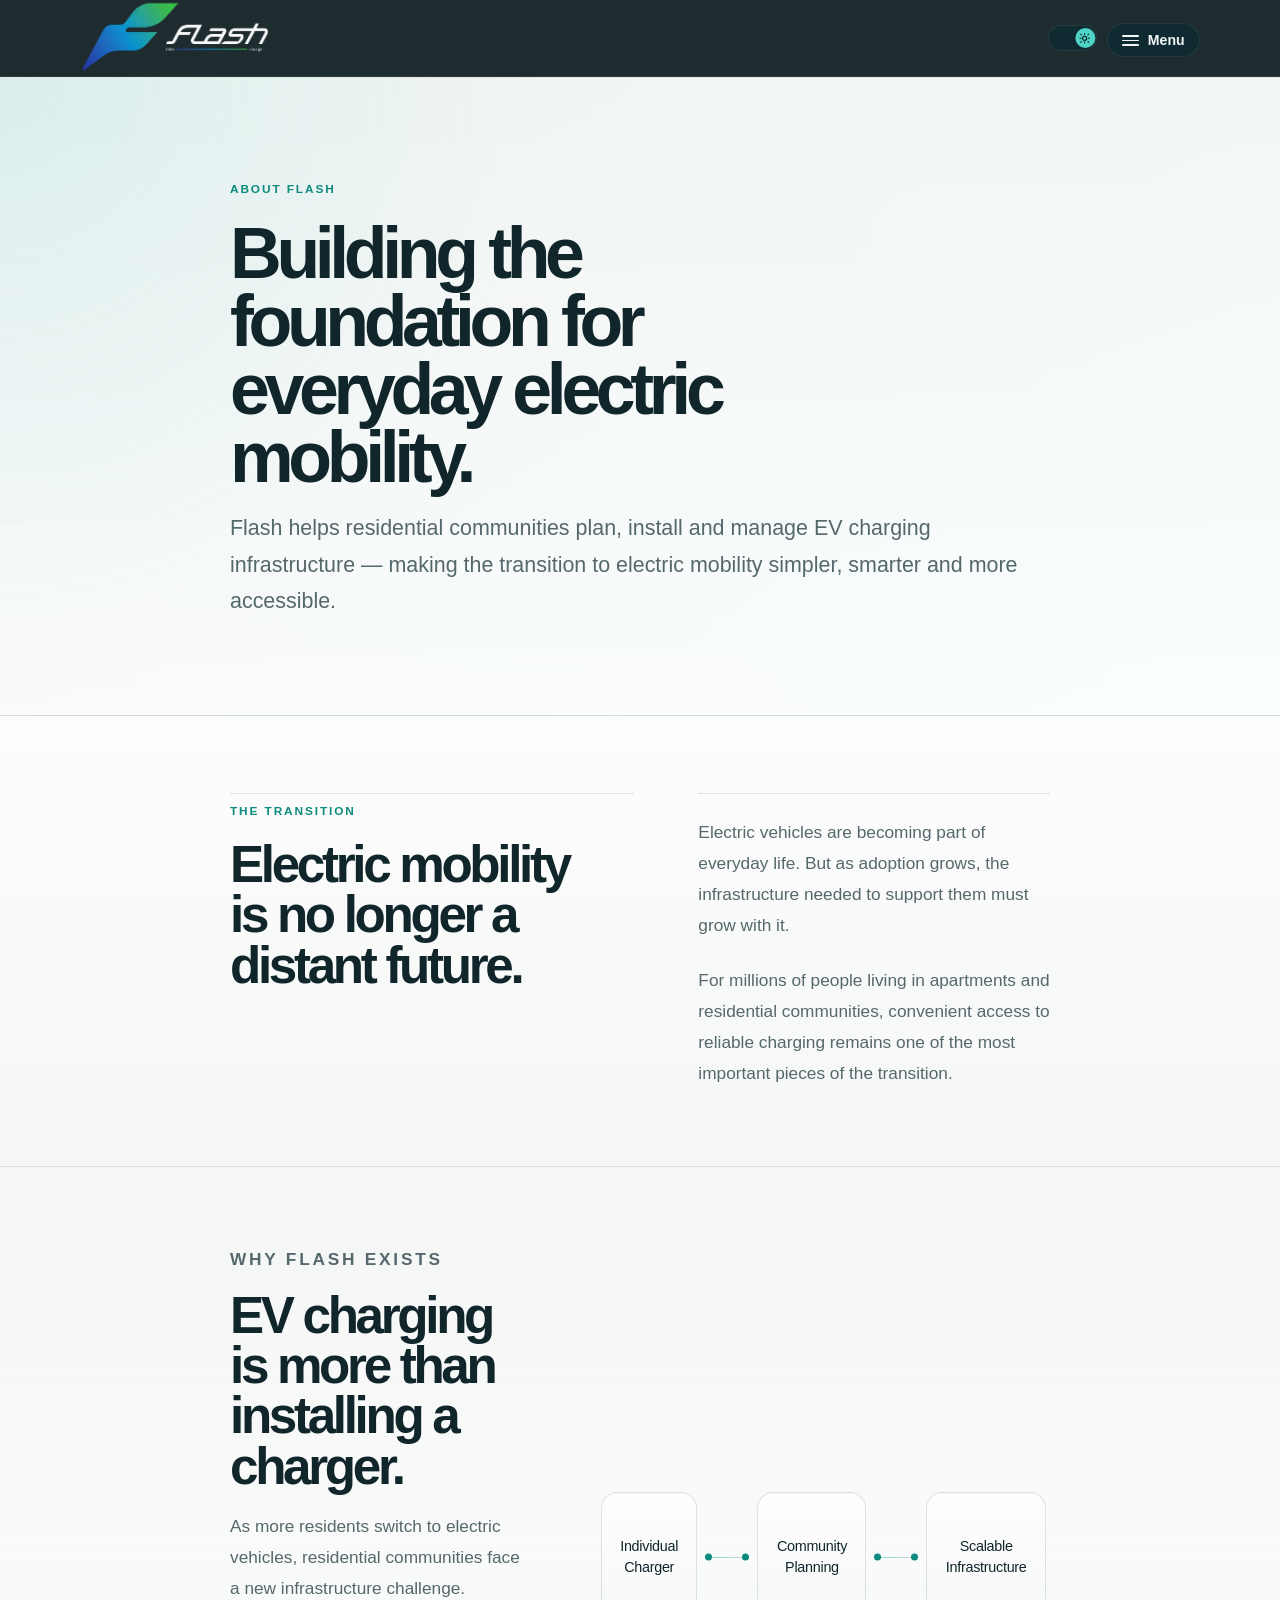
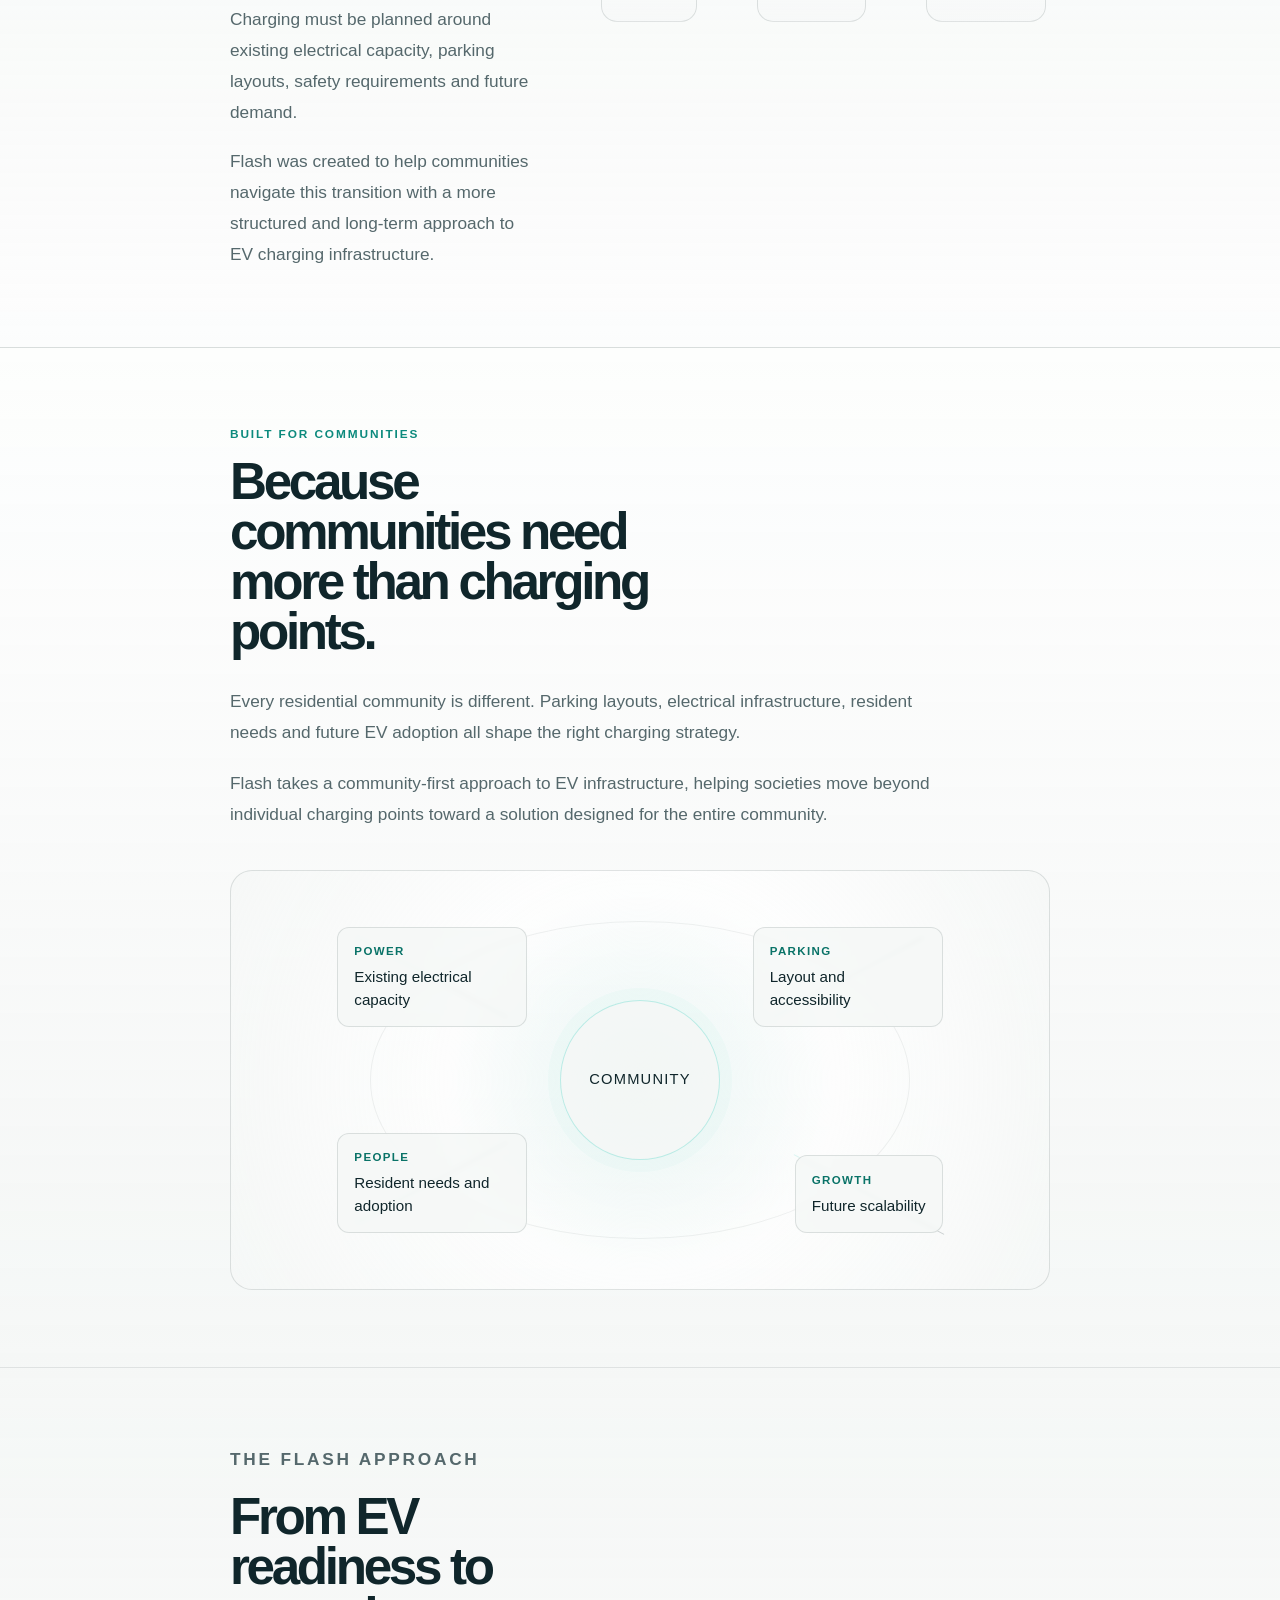
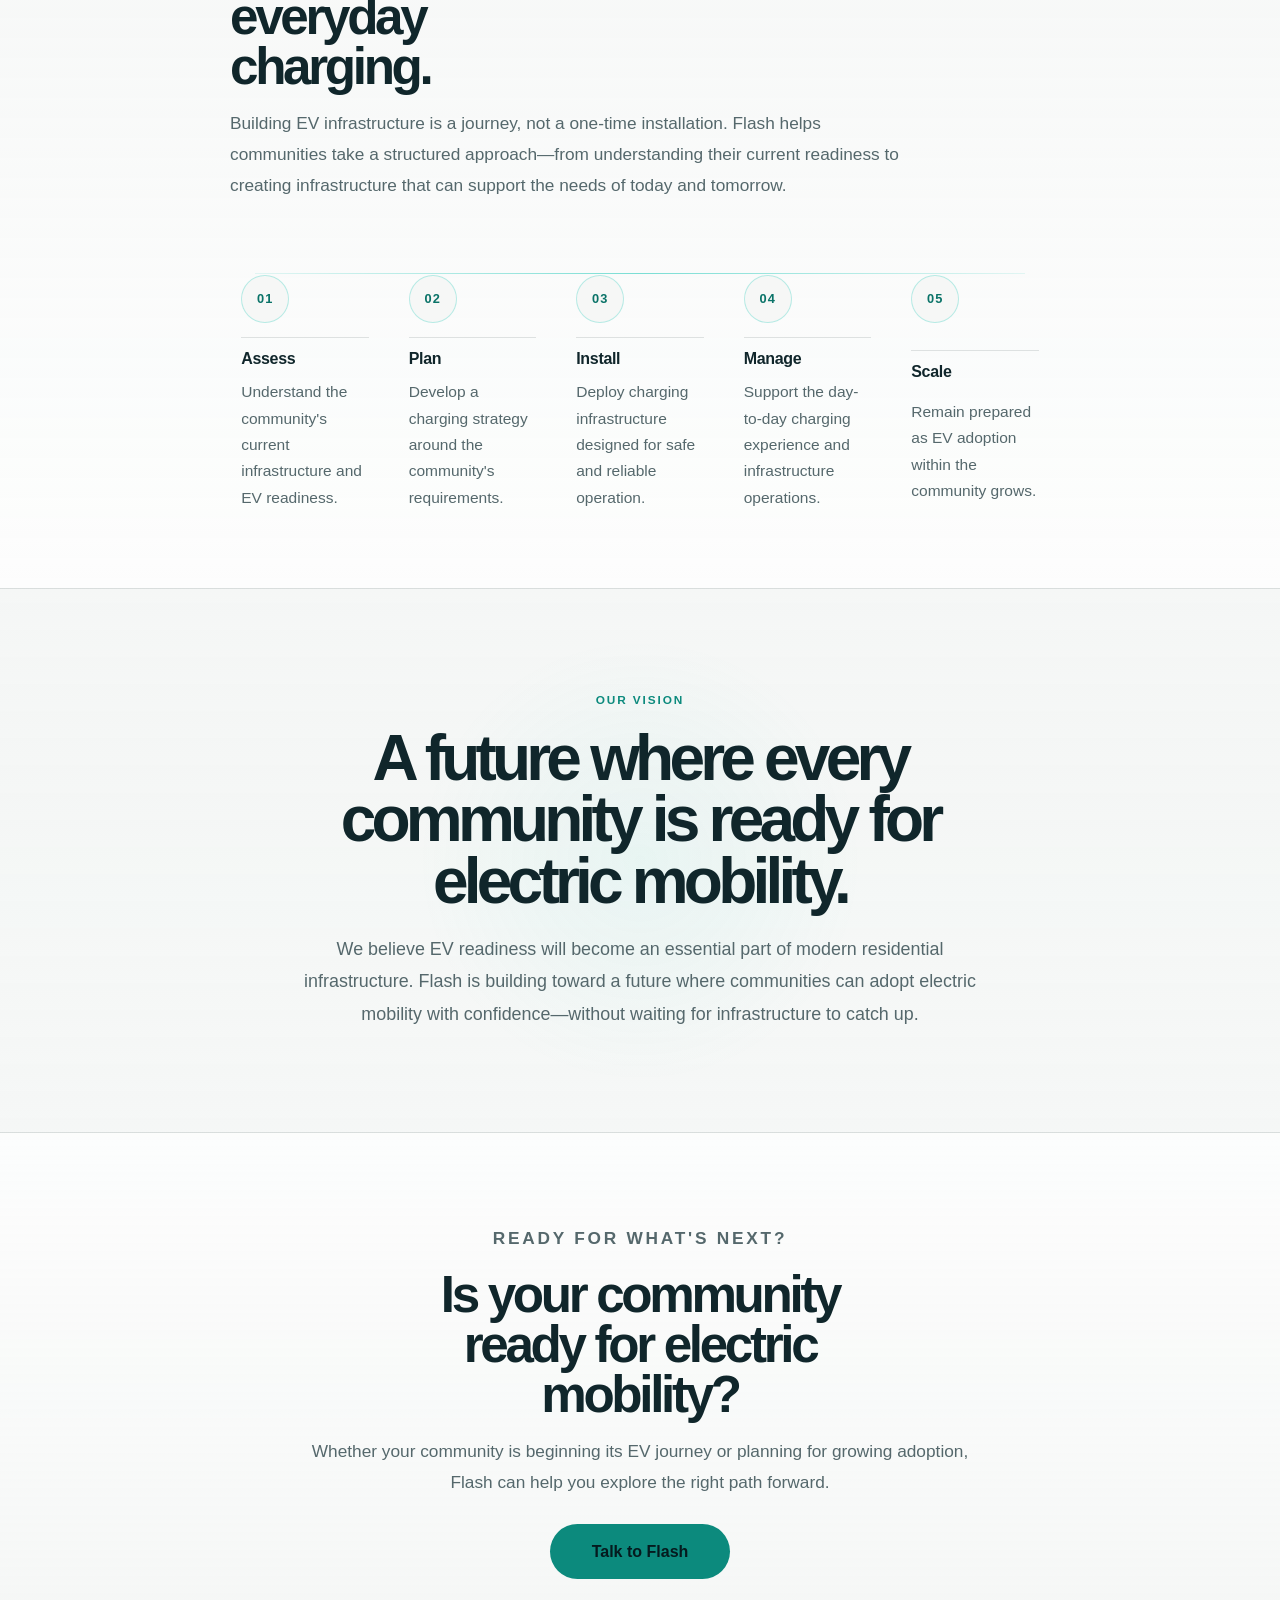
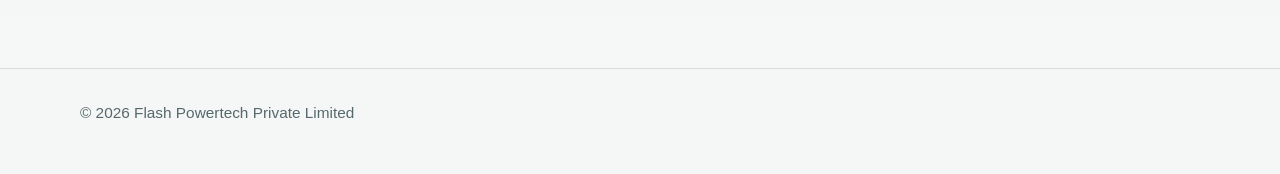
==== commit c8318a7f: "Respect system theme preference by default" ====
--- a/about.html
+++ b/about.html
@@ -5,7 +5,20 @@
     <script>
       (function () {
         var stored = localStorage.getItem('flash-theme');
-        var theme = stored === 'light' ? 'light' : 'dark';
+        var theme = 'dark';
+        if (stored === 'light' || stored === 'dark') {
+          theme = stored;
+        } else {
+          try {
+            if (window.matchMedia('(prefers-color-scheme: dark)').matches) {
+              theme = 'dark';
+            } else if (window.matchMedia('(prefers-color-scheme: light)').matches) {
+              theme = 'light';
+            }
+          } catch (e) {
+            theme = 'dark';
+          }
+        }
         document.documentElement.setAttribute('data-theme', theme);
       })();
     </script>
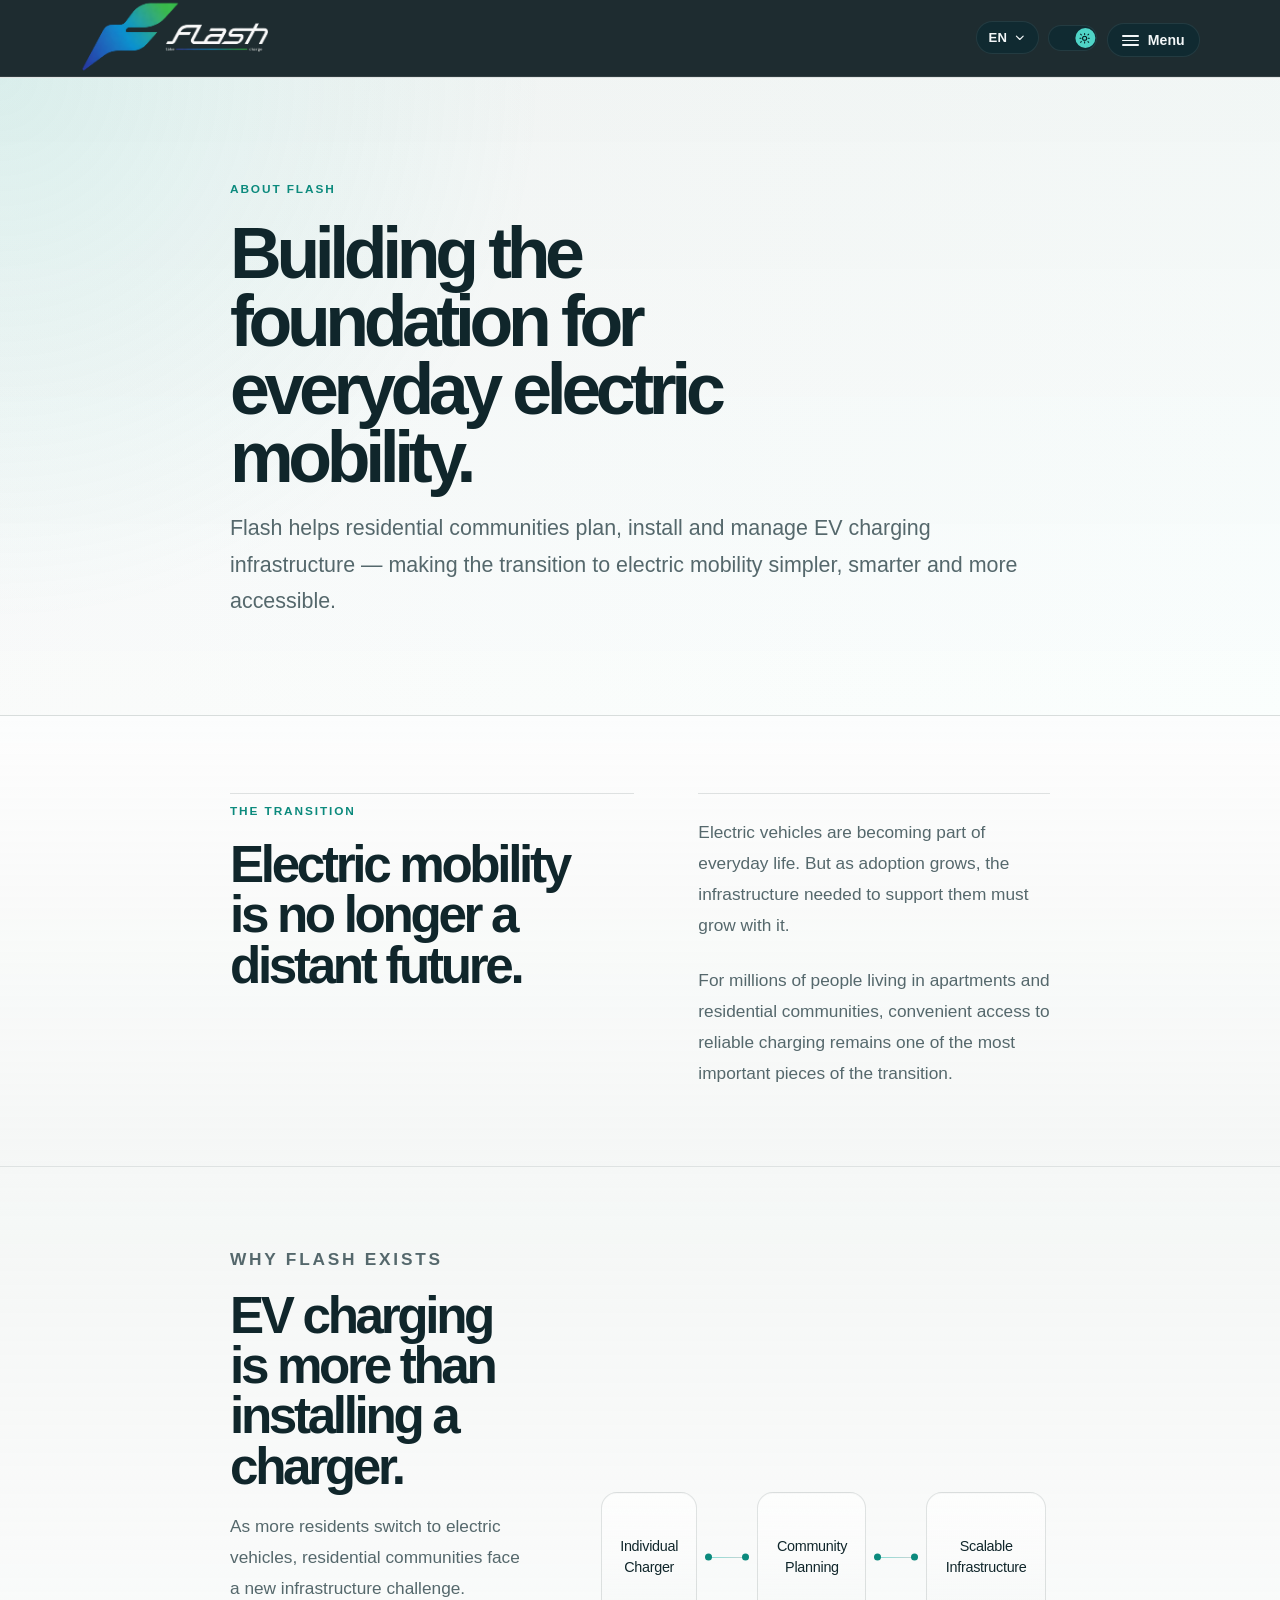
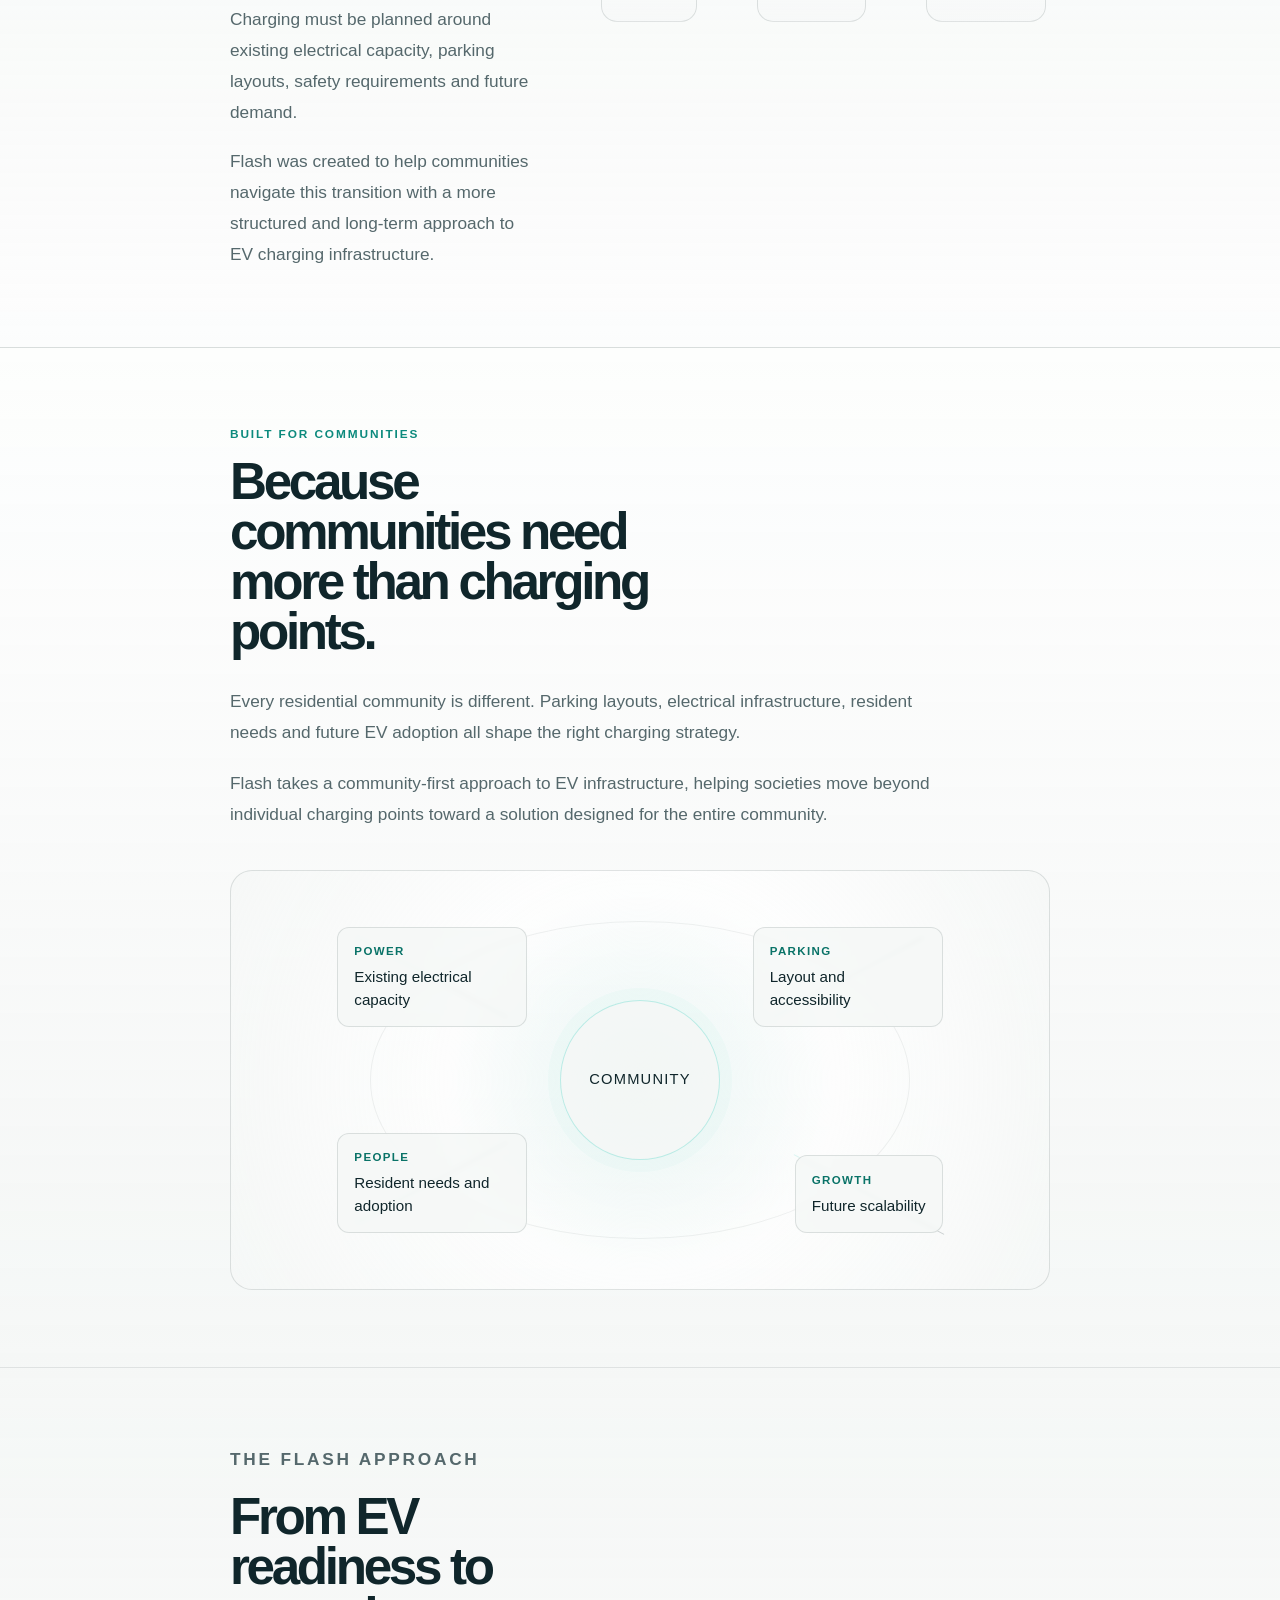
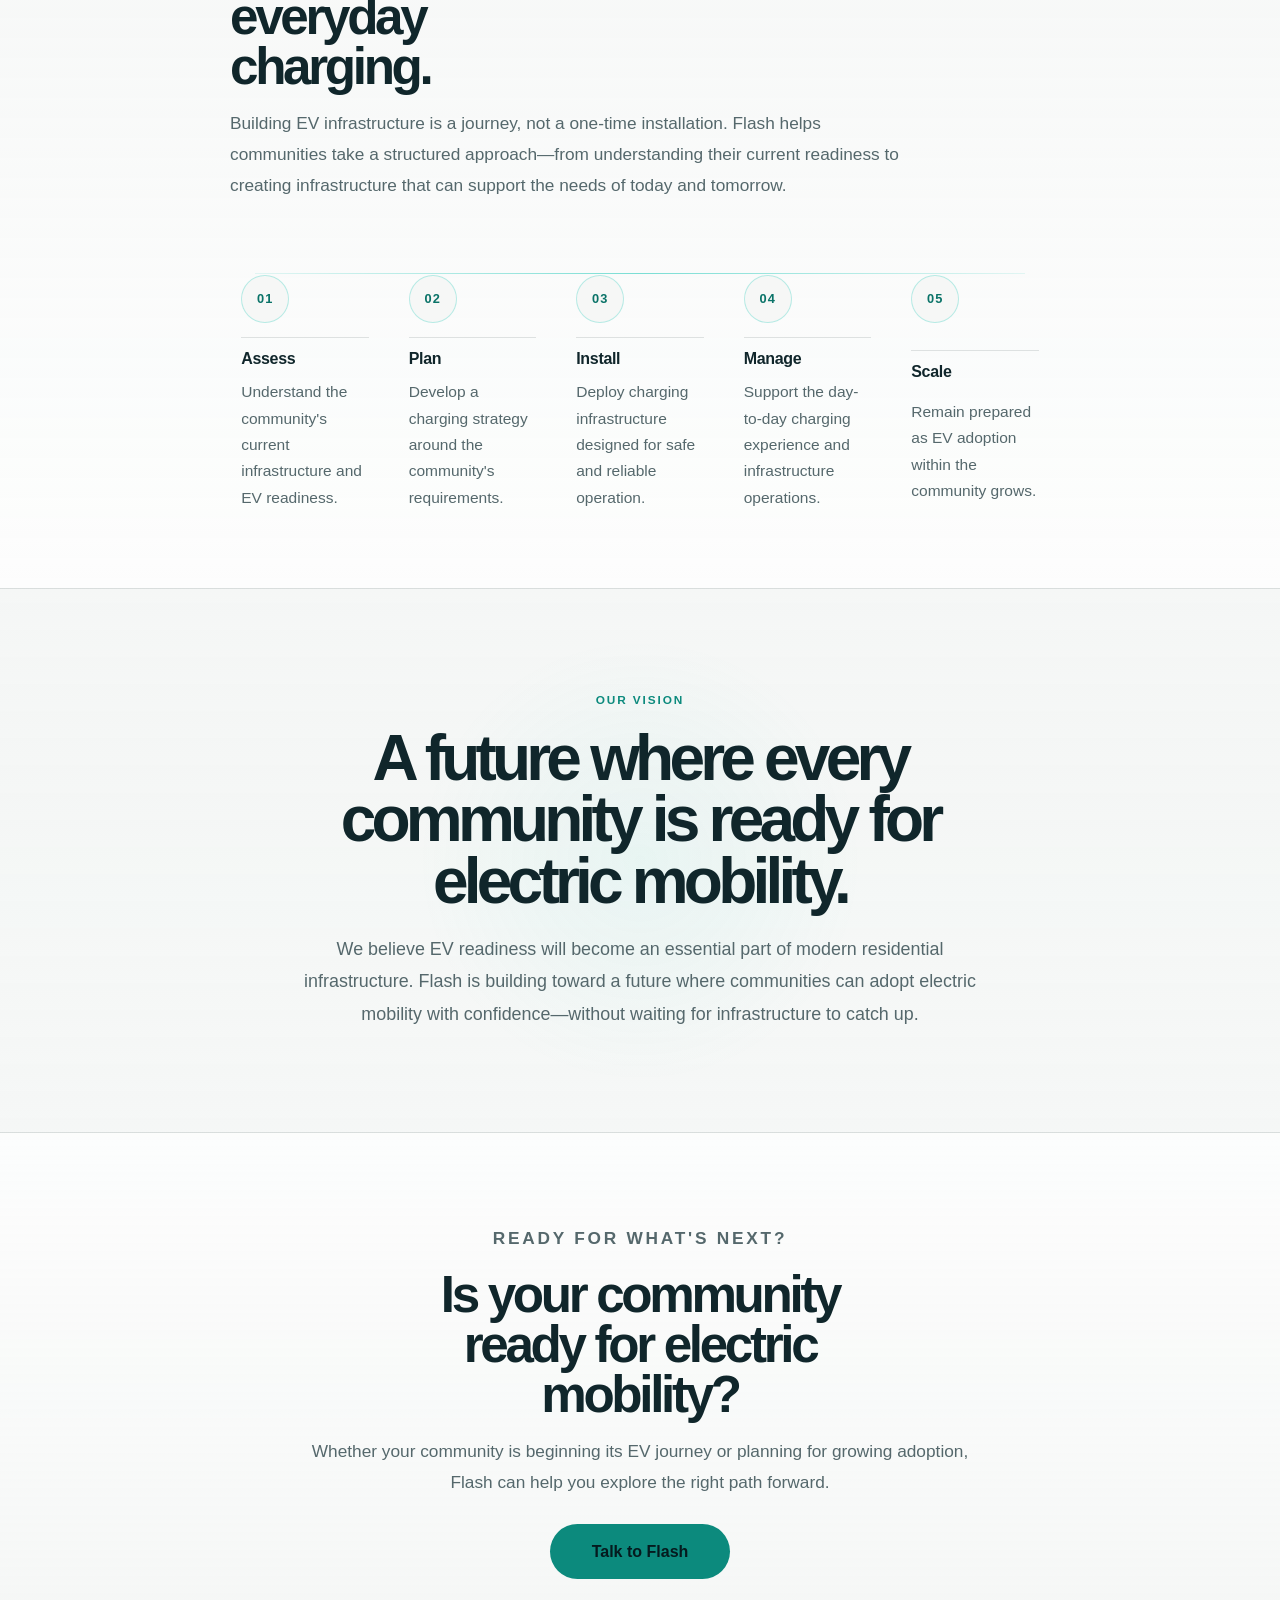
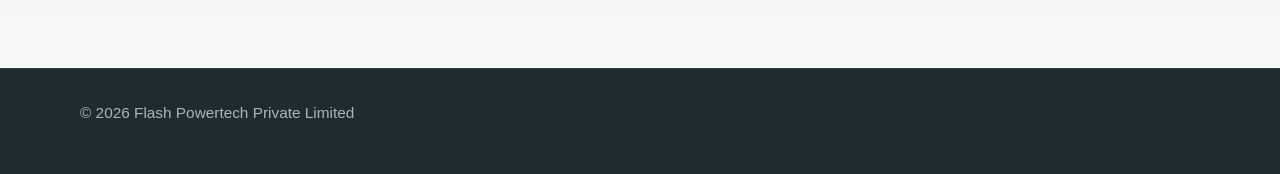
==== commit 3cc3c726: "Add English Hindi Gujarati language support" ====
--- a/about.html
+++ b/about.html
@@ -20,6 +20,25 @@
           }
         }
         document.documentElement.setAttribute('data-theme', theme);
+
+        var storedLang = localStorage.getItem('flash-language');
+        var lang = 'en';
+        if (storedLang === 'en' || storedLang === 'hi' || storedLang === 'gu') {
+          lang = storedLang;
+        } else {
+          try {
+            var browserLangs = navigator.languages && navigator.languages.length ? navigator.languages : [navigator.language || ''];
+            for (var i = 0; i < browserLangs.length; i++) {
+              var code = (browserLangs[i] || '').toLowerCase();
+              if (code.indexOf('hi') === 0) { lang = 'hi'; break; }
+              if (code.indexOf('gu') === 0) { lang = 'gu'; break; }
+            }
+          } catch (e) {
+            lang = 'en';
+          }
+        }
+        document.documentElement.setAttribute('data-lang', lang);
+        document.documentElement.setAttribute('lang', lang);
       })();
     </script>
     <meta name="viewport" content="width=device-width, initial-scale=1.0" />
@@ -33,10 +52,30 @@
   <body>
     <header class="site-header">
       <div class="container header-inner">
-        <a class="brand" href="index.html" aria-label="Flash home">
+        <a class="brand" href="index.html" aria-label="Flash home" data-i18n-aria-label="nav.brandAriaLabel">
           <img src="images/flash_logo.png" alt="Flash Powertech" />
         </a>
         <div class="header-controls">
+          <div class="lang-wrapper">
+            <button
+              type="button"
+              id="lang-toggle"
+              class="lang-toggle"
+              aria-haspopup="true"
+              aria-expanded="false"
+              aria-controls="lang-menu"
+              aria-label="Change language"
+              data-i18n-aria-label="language.openLabel"
+            >
+              <span class="lang-toggle-code" id="lang-toggle-code">EN</span>
+              <svg class="lang-caret" viewBox="0 0 24 24" aria-hidden="true"><path d="M6 9l6 6 6-6" /></svg>
+            </button>
+            <div class="lang-menu" id="lang-menu" role="menu" aria-label="Language" hidden>
+              <button type="button" class="lang-option" data-lang="en" role="menuitemradio" aria-checked="true">English</button>
+              <button type="button" class="lang-option" data-lang="hi" role="menuitemradio" aria-checked="false">हिन्दी</button>
+              <button type="button" class="lang-option" data-lang="gu" role="menuitemradio" aria-checked="false">ગુજરાતી</button>
+            </div>
+          </div>
           <button
             type="button"
             id="theme-toggle"
@@ -67,14 +106,15 @@
               aria-expanded="false"
               aria-controls="site-menu"
               aria-label="Open menu"
+              data-i18n-aria-label="menu.openLabel"
             >
               <span class="menu-icon" aria-hidden="true"><span></span><span></span><span></span></span>
-              <span class="menu-toggle-label">Menu</span>
+              <span class="menu-toggle-label" data-i18n="menu.label">Menu</span>
             </button>
             <nav class="site-nav" id="site-menu" aria-label="Main navigation" hidden>
-              <a href="index.html">Home</a>
-              <a href="about.html" class="active" aria-current="page">About Us</a>
-              <a href="contact.html">Contact Us</a>
+              <a href="index.html" data-i18n="nav.home">Home</a>
+              <a href="about.html" class="active" aria-current="page" data-i18n="nav.about">About Us</a>
+              <a href="contact.html" data-i18n="nav.contact">Contact Us</a>
             </nav>
           </div>
         </div>
@@ -84,9 +124,9 @@
     <main id="top">
       <section class="section about-hero" aria-labelledby="about-hero-title">
         <div class="container about-hero-inner">
-          <p class="section-label">ABOUT FLASH</p>
-          <h1 id="about-hero-title">Building the foundation for everyday electric mobility.</h1>
-          <p class="about-hero-copy">
+          <p class="section-label" data-i18n="about.hero.eyebrow">ABOUT FLASH</p>
+          <h1 id="about-hero-title" data-i18n="about.hero.title">Building the foundation for everyday electric mobility.</h1>
+          <p class="about-hero-copy" data-i18n="about.hero.description">
             Flash helps residential communities plan, install and manage EV charging
             infrastructure — making the transition to electric mobility simpler,
             smarter and more accessible.
@@ -97,16 +137,16 @@
       <section class="section about-transition" aria-labelledby="about-transition-title">
         <div class="container about-transition-inner">
           <div class="about-transition-copy">
-            <p class="section-label">THE TRANSITION</p>
-            <h2 id="about-transition-title">Electric mobility is no longer a distant future.</h2>
+            <p class="section-label" data-i18n="about.transition.eyebrow">THE TRANSITION</p>
+            <h2 id="about-transition-title" data-i18n="about.transition.title">Electric mobility is no longer a distant future.</h2>
           </div>
 
           <div class="about-transition-body">
-            <p>
+            <p data-i18n="about.transition.body1">
               Electric vehicles are becoming part of everyday life. But as adoption
               grows, the infrastructure needed to support them must grow with it.
             </p>
-            <p>
+            <p data-i18n="about.transition.body2">
               For millions of people living in apartments and residential communities,
               convenient access to reliable charging remains one of the most important
               pieces of the transition.
@@ -118,15 +158,15 @@
       <section class="section about-why" aria-labelledby="about-why-title">
         <div class="container about-why-inner">
           <div class="about-why-copy">
-            <p class="section-label">WHY FLASH EXISTS</p>
-            <h2 id="about-why-title">EV charging is more than installing a charger.</h2>
-            <p>
+            <p class="section-label" data-i18n="about.why.eyebrow">WHY FLASH EXISTS</p>
+            <h2 id="about-why-title" data-i18n="about.why.title">EV charging is more than installing a charger.</h2>
+            <p data-i18n="about.why.body1">
               As more residents switch to electric vehicles, residential communities
               face a new infrastructure challenge. Charging must be planned around
               existing electrical capacity, parking layouts, safety requirements and
               future demand.
             </p>
-            <p>
+            <p data-i18n="about.why.body2">
               Flash was created to help communities navigate this transition with a
               more structured and long-term approach to EV charging infrastructure.
             </p>
@@ -134,15 +174,15 @@
 
           <div class="about-storyline" aria-label="Flash infrastructure progression">
             <div class="storyline-item">
-              <span class="storyline-label">Individual Charger</span>
+              <span class="storyline-label" data-i18n="about.storyline.individual">Individual Charger</span>
             </div>
             <div class="storyline-connector" aria-hidden="true"></div>
             <div class="storyline-item">
-              <span class="storyline-label">Community Planning</span>
+              <span class="storyline-label" data-i18n="about.storyline.community">Community Planning</span>
             </div>
             <div class="storyline-connector" aria-hidden="true"></div>
             <div class="storyline-item">
-              <span class="storyline-label">Scalable Infrastructure</span>
+              <span class="storyline-label" data-i18n="about.storyline.scalable">Scalable Infrastructure</span>
             </div>
           </div>
         </div>
@@ -151,17 +191,17 @@
       <section class="section about-community" aria-labelledby="about-community-title">
         <div class="container about-community-inner">
           <div class="about-community-head">
-            <p class="section-label">BUILT FOR COMMUNITIES</p>
-            <h2 id="about-community-title">Because communities need more than charging points.</h2>
+            <p class="section-label" data-i18n="about.community.eyebrow">BUILT FOR COMMUNITIES</p>
+            <h2 id="about-community-title" data-i18n="about.community.title">Because communities need more than charging points.</h2>
           </div>
 
           <div class="about-community-copy">
-            <p>
+            <p data-i18n="about.community.body1">
               Every residential community is different. Parking layouts, electrical
               infrastructure, resident needs and future EV adoption all shape the
               right charging strategy.
             </p>
-            <p>
+            <p data-i18n="about.community.body2">
               Flash takes a community-first approach to EV infrastructure, helping
               societies move beyond individual charging points toward a solution
               designed for the entire community.
@@ -170,34 +210,34 @@
 
           <div class="community-ecosystem" aria-label="Community considerations for EV infrastructure">
             <div class="ecosystem-core">
-              <span>Community</span>
+              <span data-i18n="about.ecosystem.core">Community</span>
             </div>
 
             <div class="ecosystem-rail ecosystem-top-left">
               <div class="ecosystem-item">
-                <span class="ecosystem-kicker">Power</span>
-                <span class="ecosystem-text">Existing electrical capacity</span>
+                <span class="ecosystem-kicker" data-i18n="about.ecosystem.power.kicker">Power</span>
+                <span class="ecosystem-text" data-i18n="about.ecosystem.power.text">Existing electrical capacity</span>
               </div>
             </div>
 
             <div class="ecosystem-rail ecosystem-top-right">
               <div class="ecosystem-item">
-                <span class="ecosystem-kicker">Parking</span>
-                <span class="ecosystem-text">Layout and accessibility</span>
+                <span class="ecosystem-kicker" data-i18n="about.ecosystem.parking.kicker">Parking</span>
+                <span class="ecosystem-text" data-i18n="about.ecosystem.parking.text">Layout and accessibility</span>
               </div>
             </div>
 
             <div class="ecosystem-rail ecosystem-bottom-left">
               <div class="ecosystem-item">
-                <span class="ecosystem-kicker">People</span>
-                <span class="ecosystem-text">Resident needs and adoption</span>
+                <span class="ecosystem-kicker" data-i18n="about.ecosystem.people.kicker">People</span>
+                <span class="ecosystem-text" data-i18n="about.ecosystem.people.text">Resident needs and adoption</span>
               </div>
             </div>
 
             <div class="ecosystem-rail ecosystem-bottom-right">
               <div class="ecosystem-item">
-                <span class="ecosystem-kicker">Growth</span>
-                <span class="ecosystem-text">Future scalability</span>
+                <span class="ecosystem-kicker" data-i18n="about.ecosystem.growth.kicker">Growth</span>
+                <span class="ecosystem-text" data-i18n="about.ecosystem.growth.text">Future scalability</span>
               </div>
             </div>
           </div>
@@ -207,9 +247,9 @@
       <section class="section about-journey" aria-labelledby="about-journey-title">
         <div class="container about-journey-inner">
           <div class="about-journey-head">
-            <p class="section-label">THE FLASH APPROACH</p>
-            <h2 id="about-journey-title">From EV readiness to everyday charging.</h2>
-            <p>
+            <p class="section-label" data-i18n="about.journey.eyebrow">THE FLASH APPROACH</p>
+            <h2 id="about-journey-title" data-i18n="about.journey.title">From EV readiness to everyday charging.</h2>
+            <p data-i18n="about.journey.description">
               Building EV infrastructure is a journey, not a one-time installation.
               Flash helps communities take a structured approach—from understanding
               their current readiness to creating infrastructure that can support the
@@ -221,40 +261,40 @@
             <div class="journey-step is-active">
               <div class="step-index">01</div>
               <div class="step-content">
-                <span class="step-name">Assess</span>
-                <p>Understand the community's current infrastructure and EV readiness.</p>
+                <span class="step-name" data-i18n="about.journey.step1.name">Assess</span>
+                <p data-i18n="about.journey.step1.description">Understand the community's current infrastructure and EV readiness.</p>
               </div>
             </div>
 
             <div class="journey-step">
               <div class="step-index">02</div>
               <div class="step-content">
-                <span class="step-name">Plan</span>
-                <p>Develop a charging strategy around the community's requirements.</p>
+                <span class="step-name" data-i18n="about.journey.step2.name">Plan</span>
+                <p data-i18n="about.journey.step2.description">Develop a charging strategy around the community's requirements.</p>
               </div>
             </div>
 
             <div class="journey-step">
               <div class="step-index">03</div>
               <div class="step-content">
-                <span class="step-name">Install</span>
-                <p>Deploy charging infrastructure designed for safe and reliable operation.</p>
+                <span class="step-name" data-i18n="about.journey.step3.name">Install</span>
+                <p data-i18n="about.journey.step3.description">Deploy charging infrastructure designed for safe and reliable operation.</p>
               </div>
             </div>
 
             <div class="journey-step">
               <div class="step-index">04</div>
               <div class="step-content">
-                <span class="step-name">Manage</span>
-                <p>Support the day-to-day charging experience and infrastructure operations.</p>
+                <span class="step-name" data-i18n="about.journey.step4.name">Manage</span>
+                <p data-i18n="about.journey.step4.description">Support the day-to-day charging experience and infrastructure operations.</p>
               </div>
             </div>
 
             <div class="journey-step">
               <div class="step-index">05</div>
               <div class="step-content">
-                <span class="step-name">Scale</span>
-                <p>Remain prepared as EV adoption within the community grows.</p>
+                <span class="step-name" data-i18n="about.journey.step5.name">Scale</span>
+                <p data-i18n="about.journey.step5.description">Remain prepared as EV adoption within the community grows.</p>
               </div>
             </div>
           </div>
@@ -263,9 +303,9 @@
 
       <section class="section about-vision" aria-labelledby="about-vision-title">
         <div class="container about-vision-inner">
-          <p class="section-label">OUR VISION</p>
-          <h2 id="about-vision-title">A future where every community is ready for electric mobility.</h2>
-          <p class="about-vision-copy">
+          <p class="section-label" data-i18n="about.vision.eyebrow">OUR VISION</p>
+          <h2 id="about-vision-title" data-i18n="about.vision.title">A future where every community is ready for electric mobility.</h2>
+          <p class="about-vision-copy" data-i18n="about.vision.description">
             We believe EV readiness will become an essential part of modern residential
             infrastructure. Flash is building toward a future where communities can
             adopt electric mobility with confidence—without waiting for infrastructure
@@ -276,9 +316,9 @@
 
       <section class="section about-cta" aria-labelledby="about-cta-title">
         <div class="container about-cta-inner">
-          <p class="section-label">READY FOR WHAT'S NEXT?</p>
-          <h2 id="about-cta-title">Is your community ready for electric mobility?</h2>
-          <p>
+          <p class="section-label" data-i18n="about.cta.eyebrow">READY FOR WHAT'S NEXT?</p>
+          <h2 id="about-cta-title" data-i18n="about.cta.title">Is your community ready for electric mobility?</h2>
+          <p data-i18n="about.cta.description">
             Whether your community is beginning its EV journey or planning for growing
             adoption, Flash can help you explore the right path forward.
           </p>
@@ -287,6 +327,8 @@
             href="https://wa.me/916262663664?text=Hello%20Flash%2C%20I%20would%20like%20to%20know%20more%20about%20EV%20charging%20infrastructure%20for%20my%20community."
             target="_blank"
             rel="noopener noreferrer"
+            data-whatsapp-cta
+            data-i18n="about.cta.button"
           >
             Talk to Flash
           </a>
--- a/styles.css
+++ b/styles.css
@@ -328,6 +328,119 @@
   }
 }
 
+.lang-wrapper {
+  position: relative;
+}
+
+.lang-toggle {
+  display: inline-flex;
+  align-items: center;
+  gap: 0.35rem;
+  padding: 0.5rem 0.7rem;
+  border: 1px solid var(--border);
+  border-radius: 999px;
+  background: var(--surface);
+  color: var(--text);
+  font-size: 0.82rem;
+  font-weight: 700;
+  letter-spacing: 0.02em;
+  cursor: pointer;
+  appearance: none;
+}
+
+.lang-toggle:hover {
+  border-color: rgba(79, 212, 199, 0.4);
+}
+
+.lang-toggle:focus-visible {
+  outline: 2px solid var(--accent);
+  outline-offset: 2px;
+}
+
+.lang-toggle-code {
+  min-width: 1.2rem;
+  text-align: center;
+}
+
+.lang-caret {
+  width: 0.85rem;
+  height: 0.85rem;
+  stroke: currentColor;
+  fill: none;
+  stroke-width: 2;
+  stroke-linecap: round;
+  stroke-linejoin: round;
+  transition: transform 0.2s ease;
+}
+
+.lang-toggle.is-open .lang-caret {
+  transform: rotate(180deg);
+}
+
+@media (prefers-reduced-motion: reduce) {
+  .lang-caret {
+    transition: none;
+  }
+}
+
+.lang-menu {
+  position: absolute;
+  top: calc(100% + 0.65rem);
+  left: 0;
+  z-index: 40;
+  display: grid;
+  gap: 0.15rem;
+  min-width: 160px;
+  padding: 0.6rem;
+  border: 1px solid var(--border);
+  border-radius: 14px;
+  background: var(--bg-elevated);
+  box-shadow: 0 12px 32px rgba(var(--bg-rgb), 0.35);
+  opacity: 0;
+  transform: translateY(-6px);
+  pointer-events: none;
+  transition: opacity 0.18s ease, transform 0.18s ease;
+}
+
+.lang-menu.is-open {
+  opacity: 1;
+  transform: translateY(0);
+  pointer-events: auto;
+}
+
+.lang-option {
+  display: block;
+  width: 100%;
+  padding: 0.6rem 0.75rem;
+  border: none;
+  border-radius: 8px;
+  background: transparent;
+  color: var(--muted);
+  font: inherit;
+  font-size: 0.95rem;
+  text-align: left;
+  cursor: pointer;
+  appearance: none;
+  transition: color 0.2s ease, background-color 0.2s ease;
+}
+
+.lang-option:hover,
+.lang-option:focus-visible {
+  color: var(--text);
+  background: rgba(79, 212, 199, 0.08);
+}
+
+.lang-option.is-selected {
+  color: var(--text);
+  font-weight: 700;
+}
+
+@media (prefers-reduced-motion: reduce) {
+  .lang-menu {
+    transition: none;
+  }
+}
+
 .site-nav {
   position: absolute;
   top: calc(100% + 0.65rem);
@@ -1841,8 +1954,22 @@
 }
 
 .site-footer {
+  /* Footer stays permanently dark in both themes, matching the header. */
+  --bg: #07171b;
+  --bg-elevated: #0d2128;
+  --surface: #102a31;
+  --text: #f3f7f8;
+  --muted: #a9b7bb;
+  --accent: #4fd4c7;
+  --accent-strong: #82ece0;
+  --border: rgba(255, 255, 255, 0.08);
+  --bg-rgb: 7, 23, 27;
+  --bg-elevated-rgb: 13, 32, 38;
+  --line-rgb: 255, 255, 255;
+  --muted-rgb: 169, 183, 187;
   padding: 2rem 0 3rem;
   border-top: 1px solid var(--border);
+  background: rgba(var(--bg-rgb), 0.9);
 }
 
 .site-footer p {
@@ -1861,6 +1988,15 @@
 
   .header-controls {
     gap: 0.45rem;
+  }
+
+  .lang-toggle {
+    padding: 0.5rem 0.55rem;
+  }
+
+  .lang-menu {
+    left: auto;
+    right: 0;
   }
 
   .menu-toggle-label {
@@ -2379,6 +2515,11 @@
     width: 177px;
   }
 
+  .lang-toggle {
+    padding: 0.45rem 0.5rem;
+    font-size: 0.78rem;
+  }
+
   .site-nav a {
     font-size: 0.9rem;
   }
